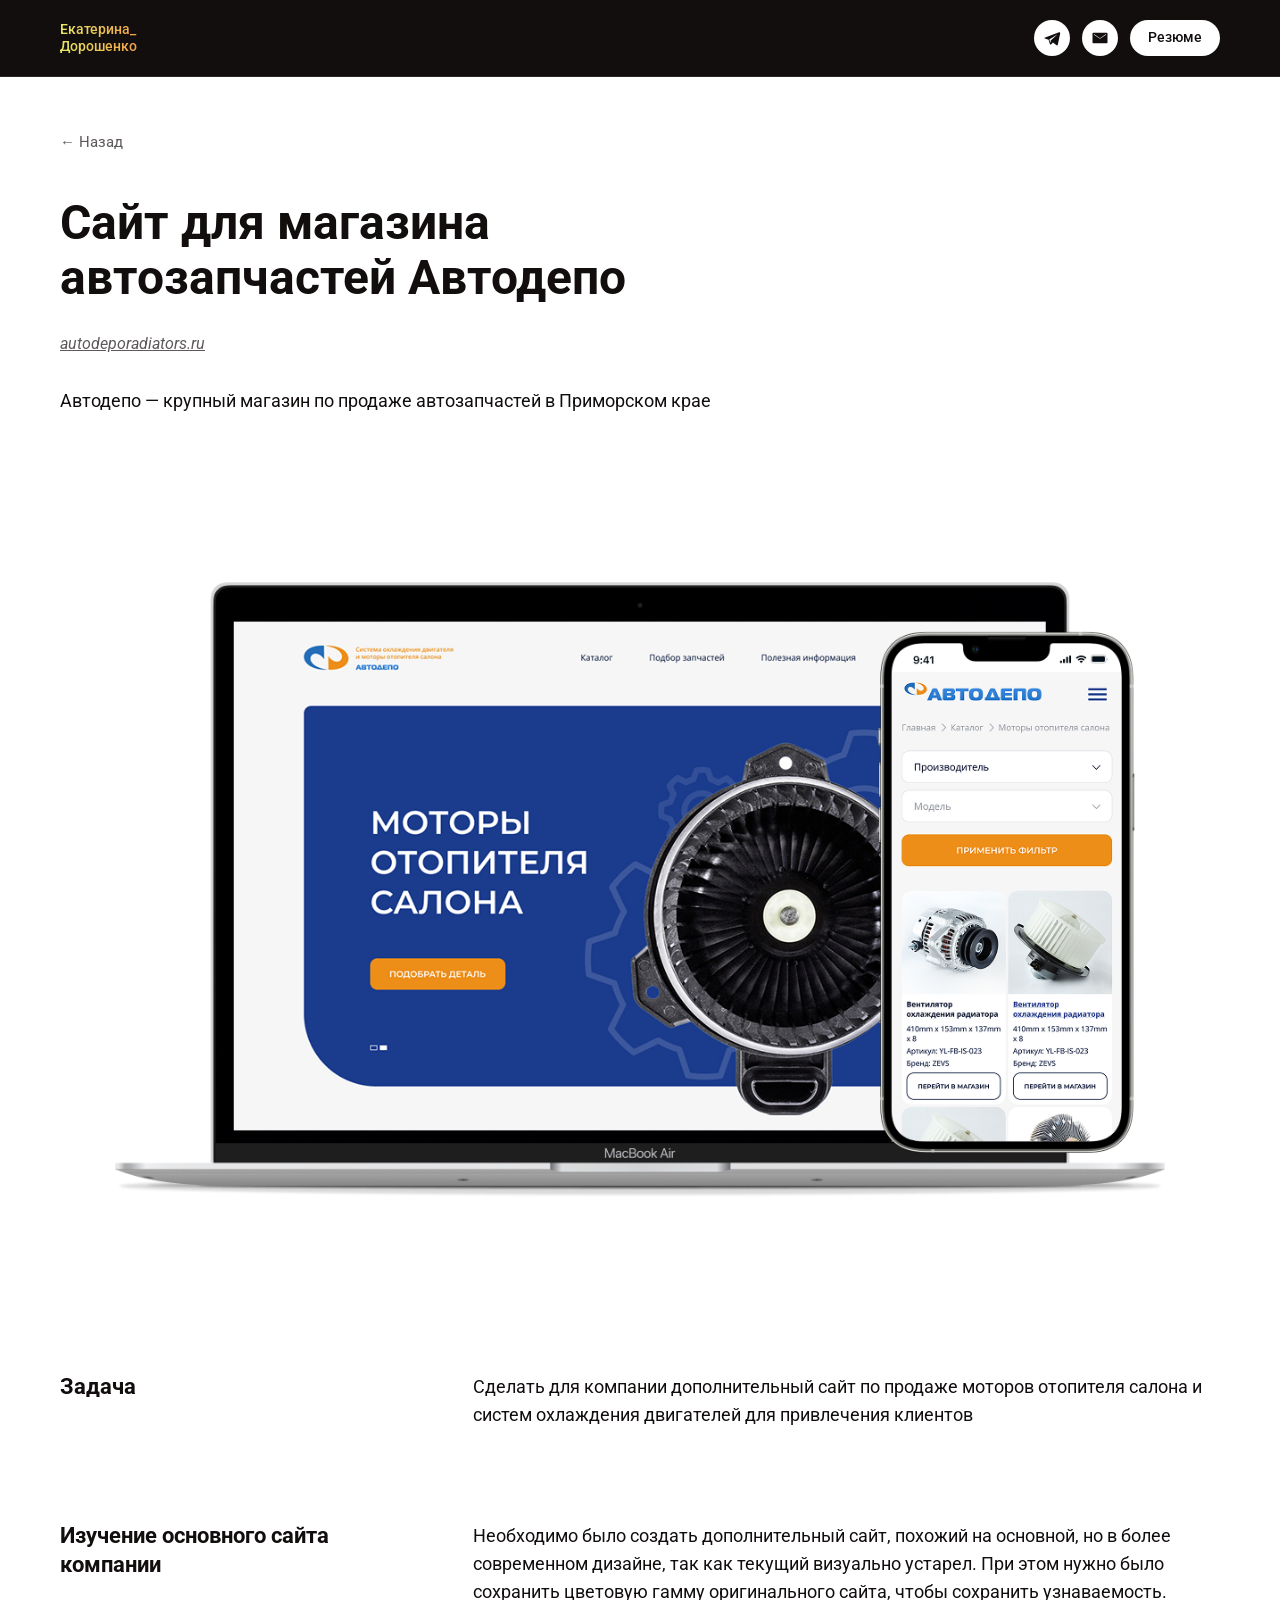
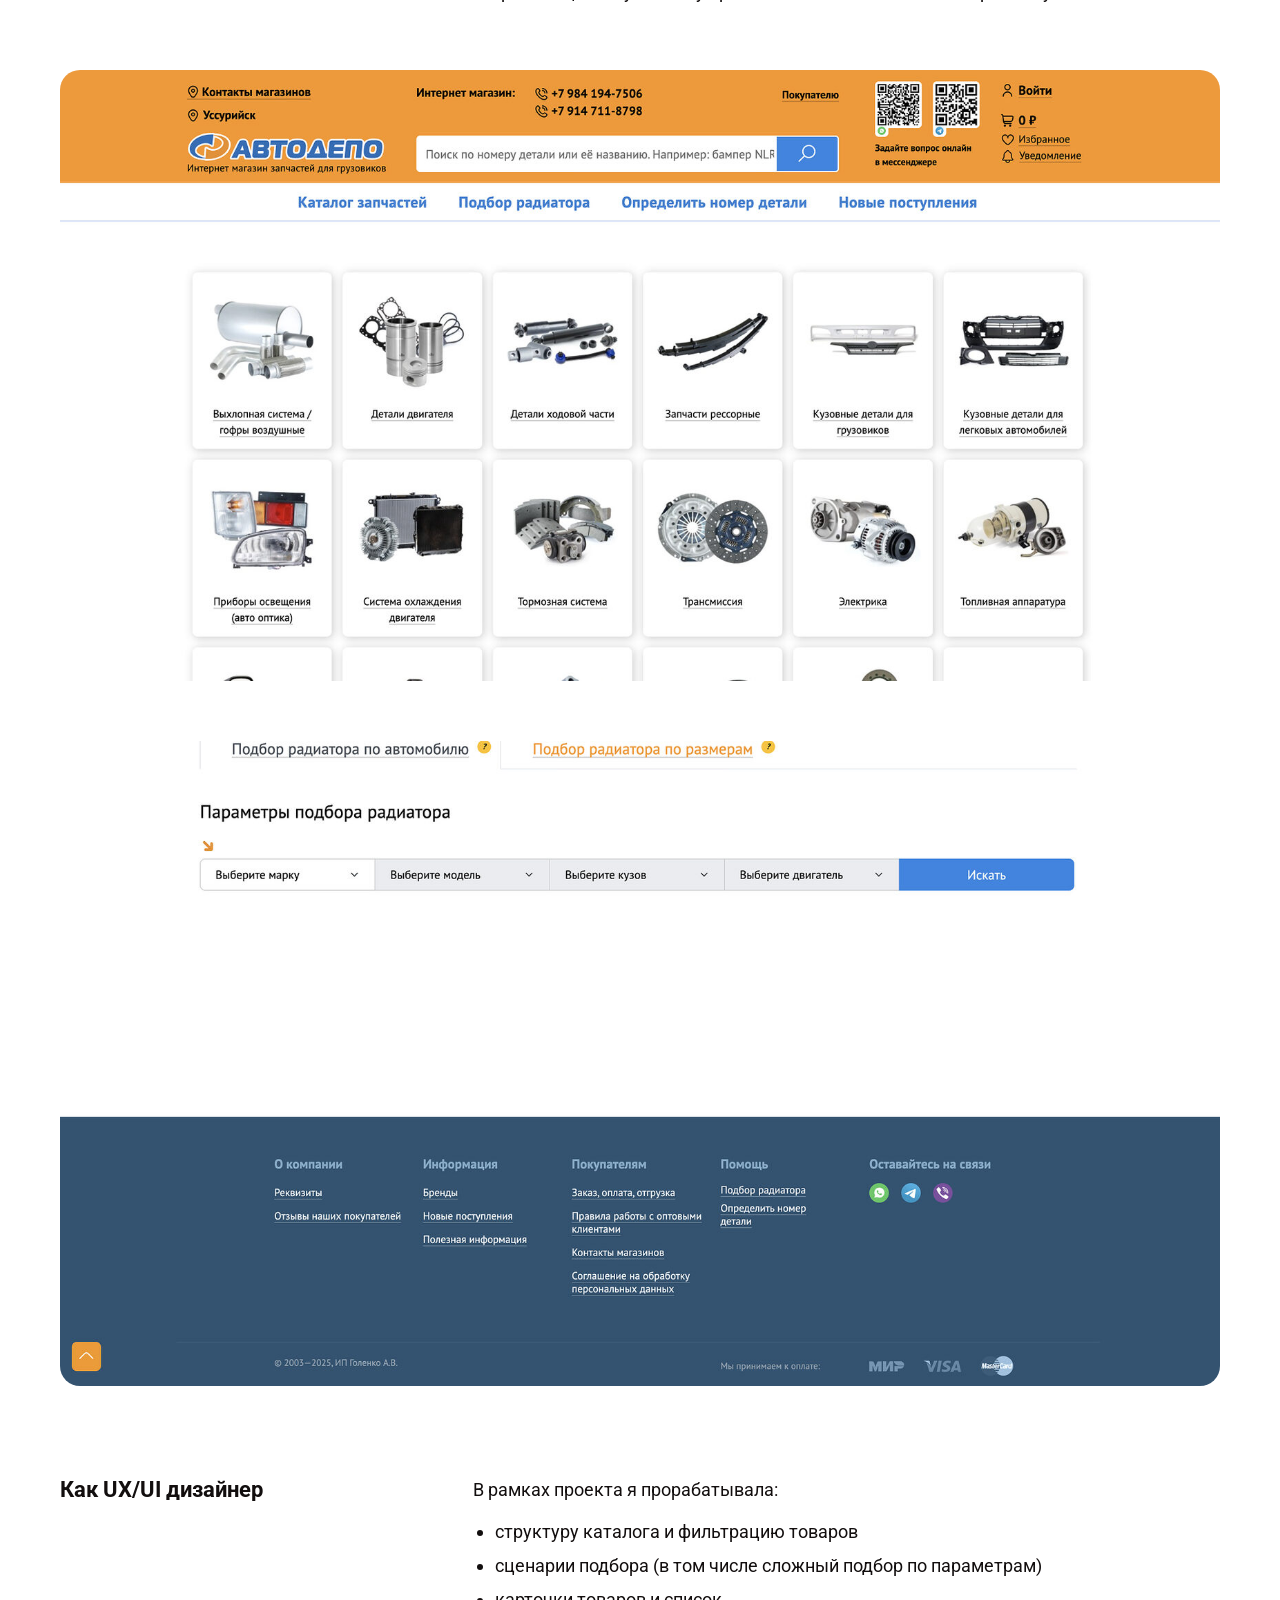
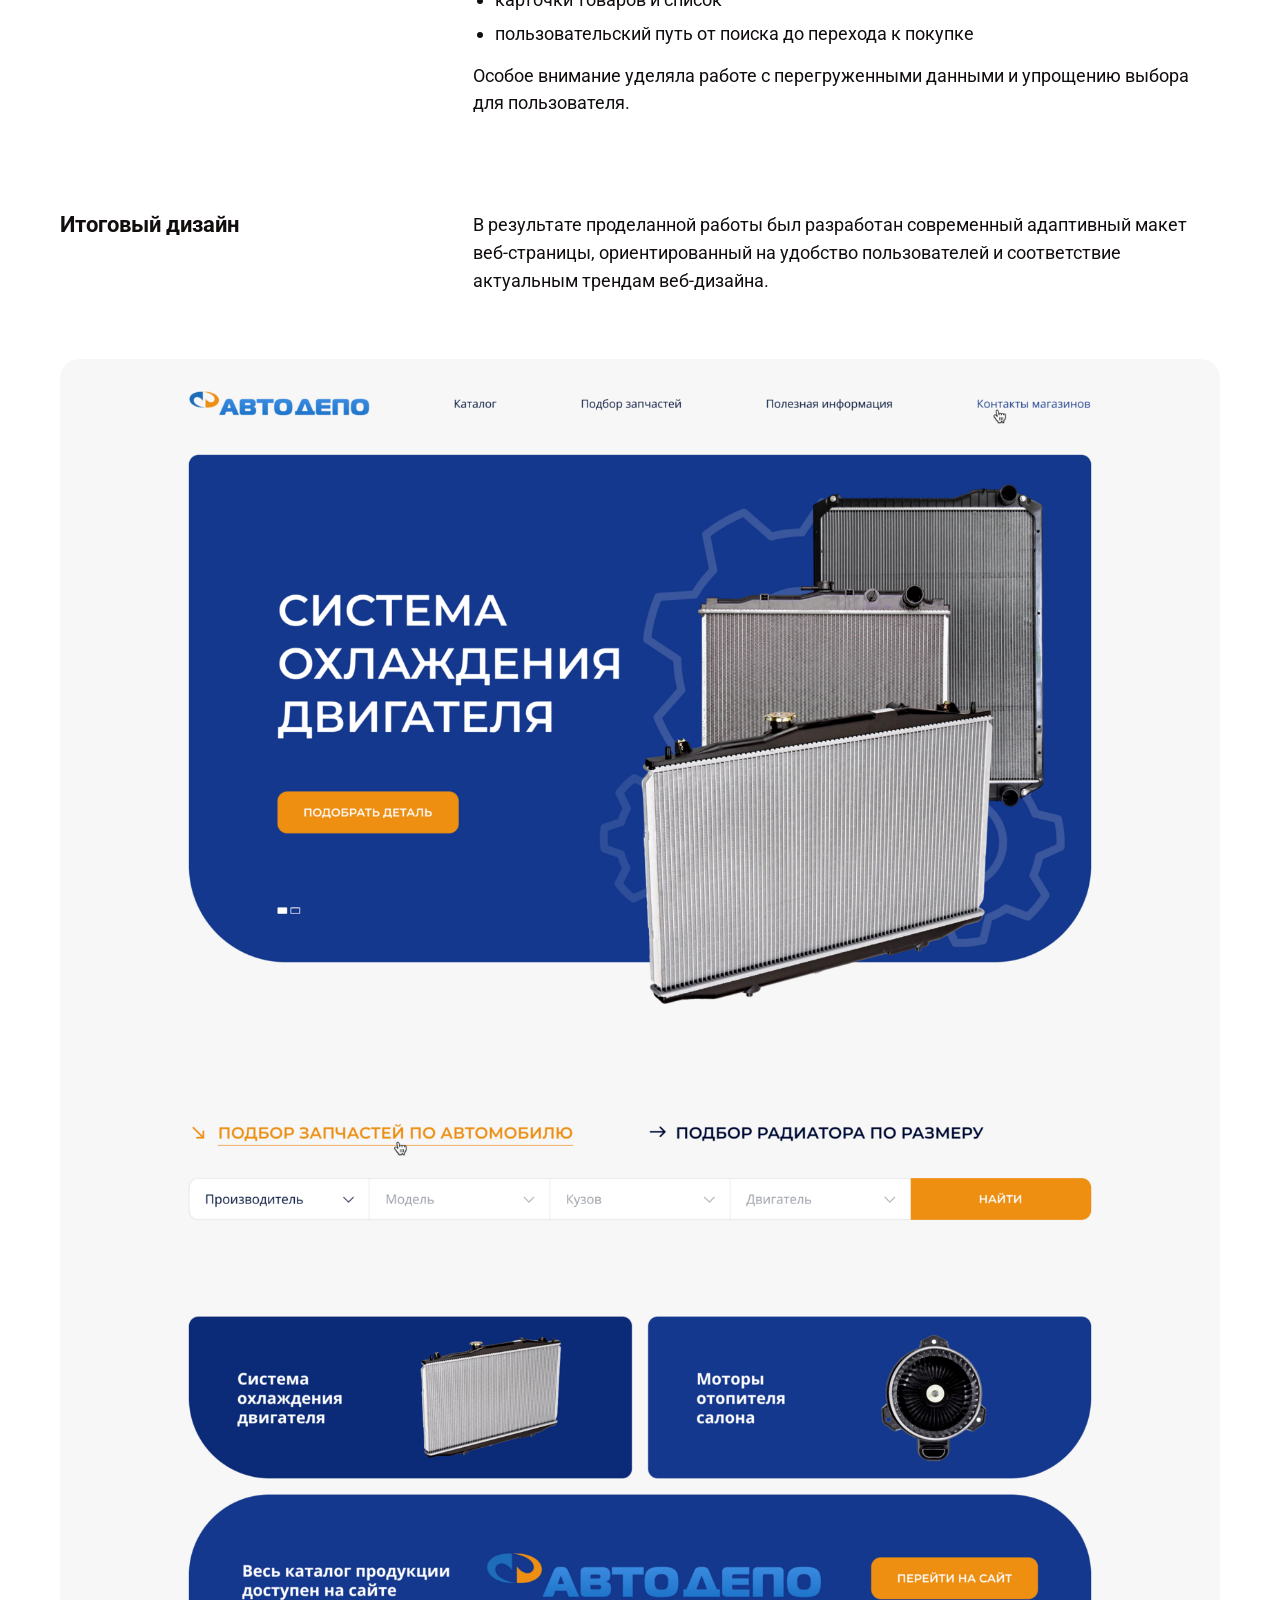
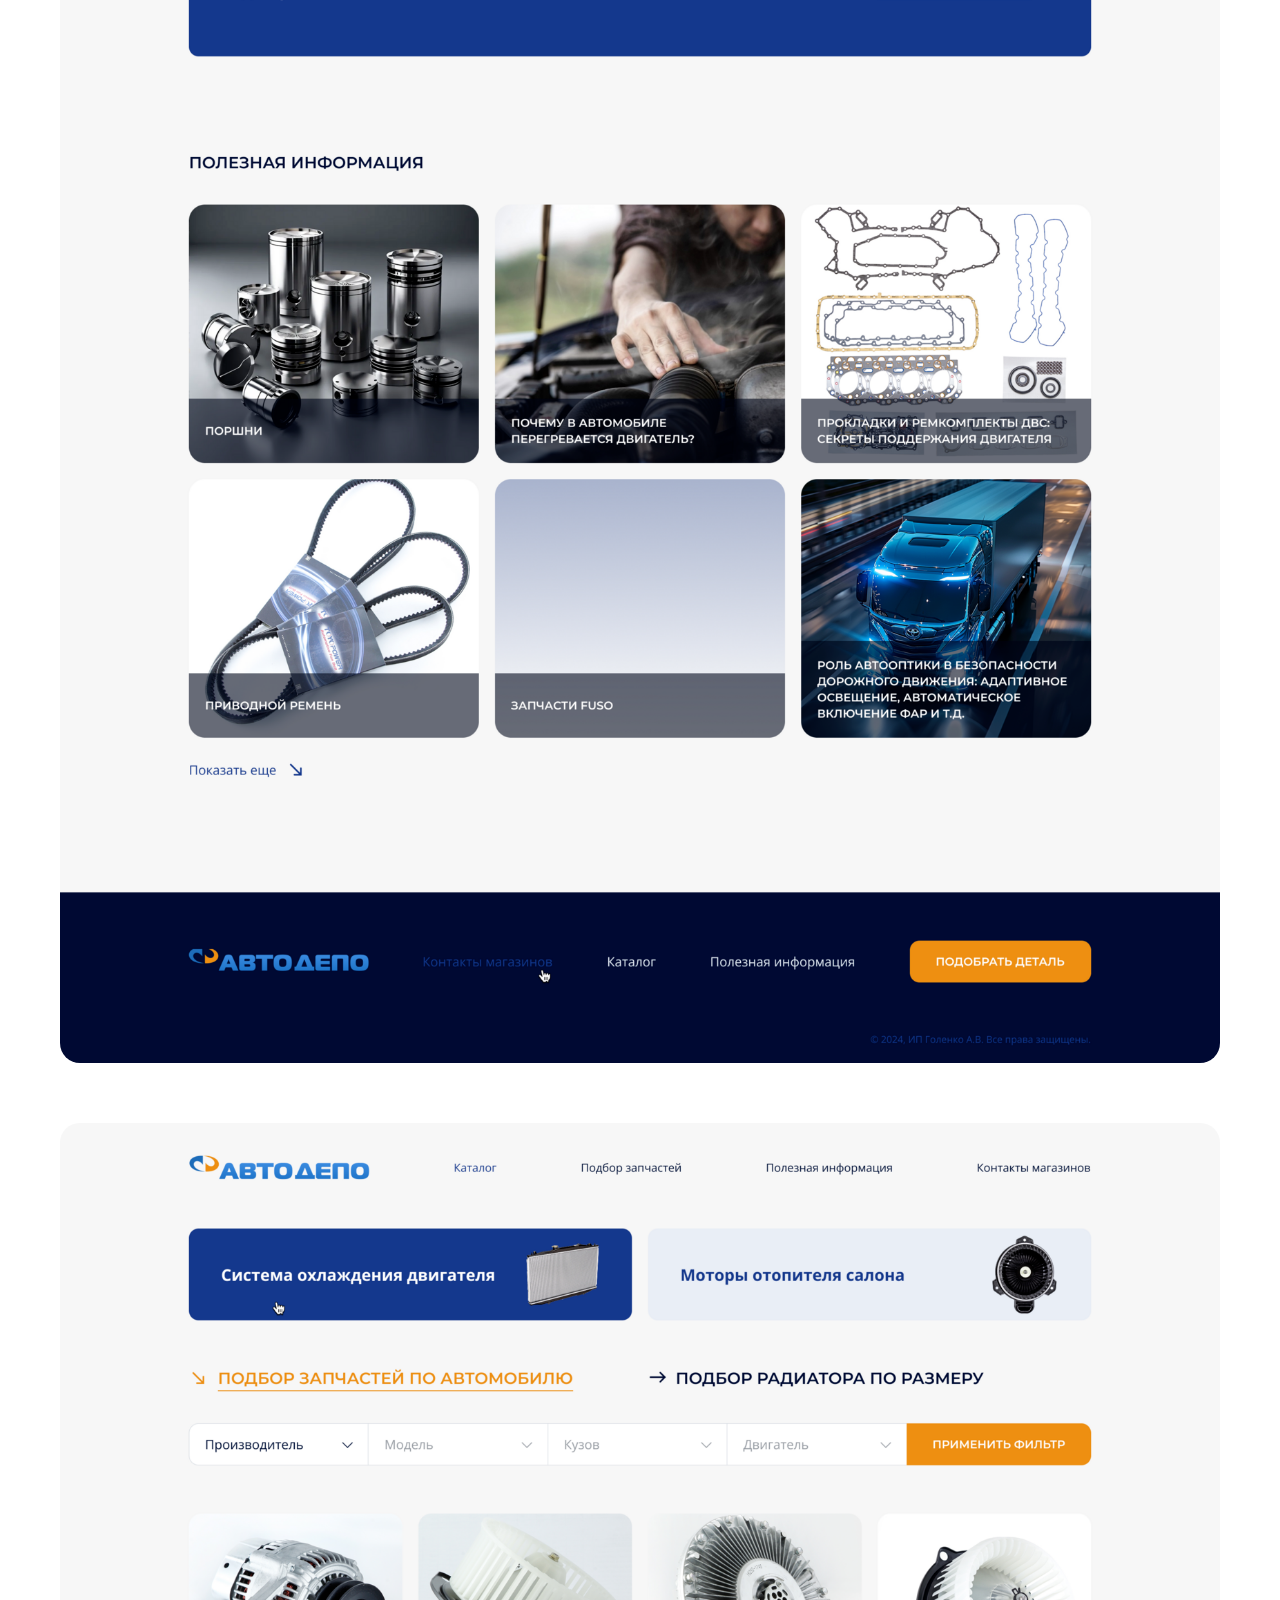
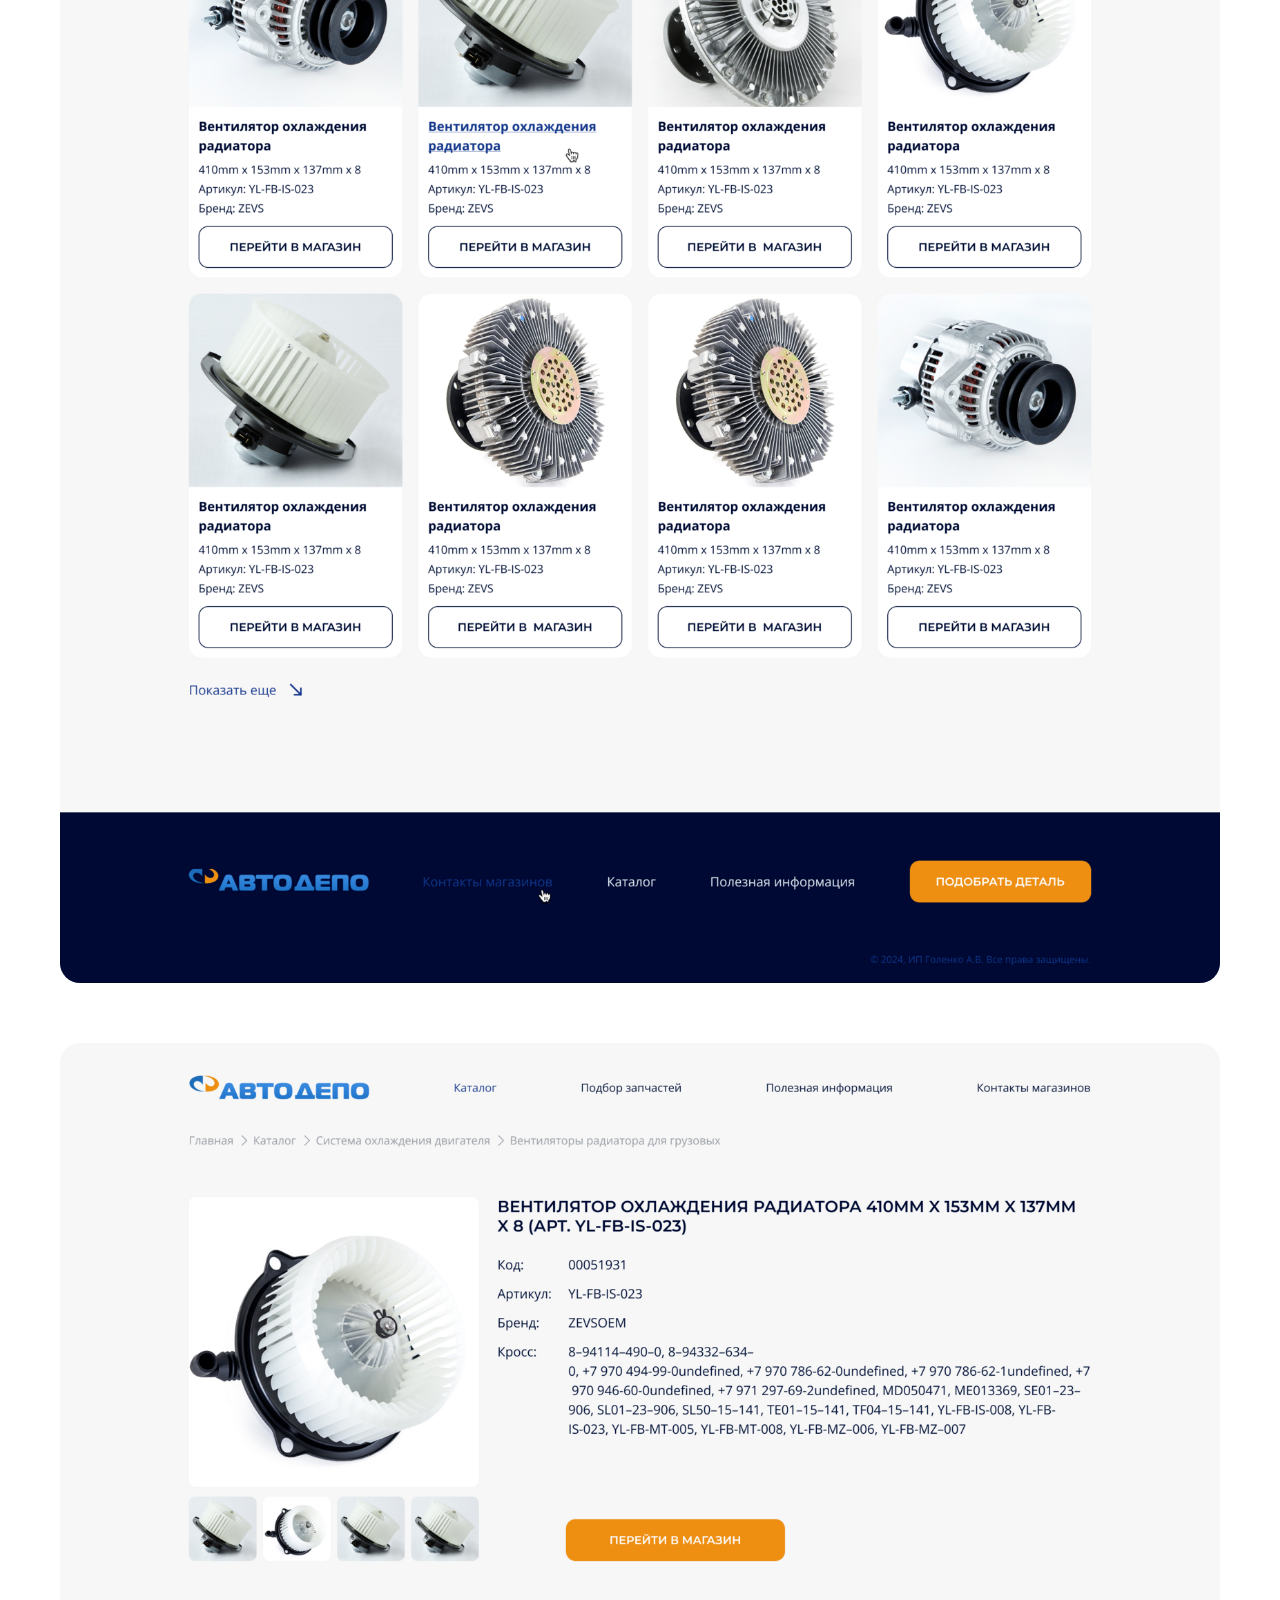
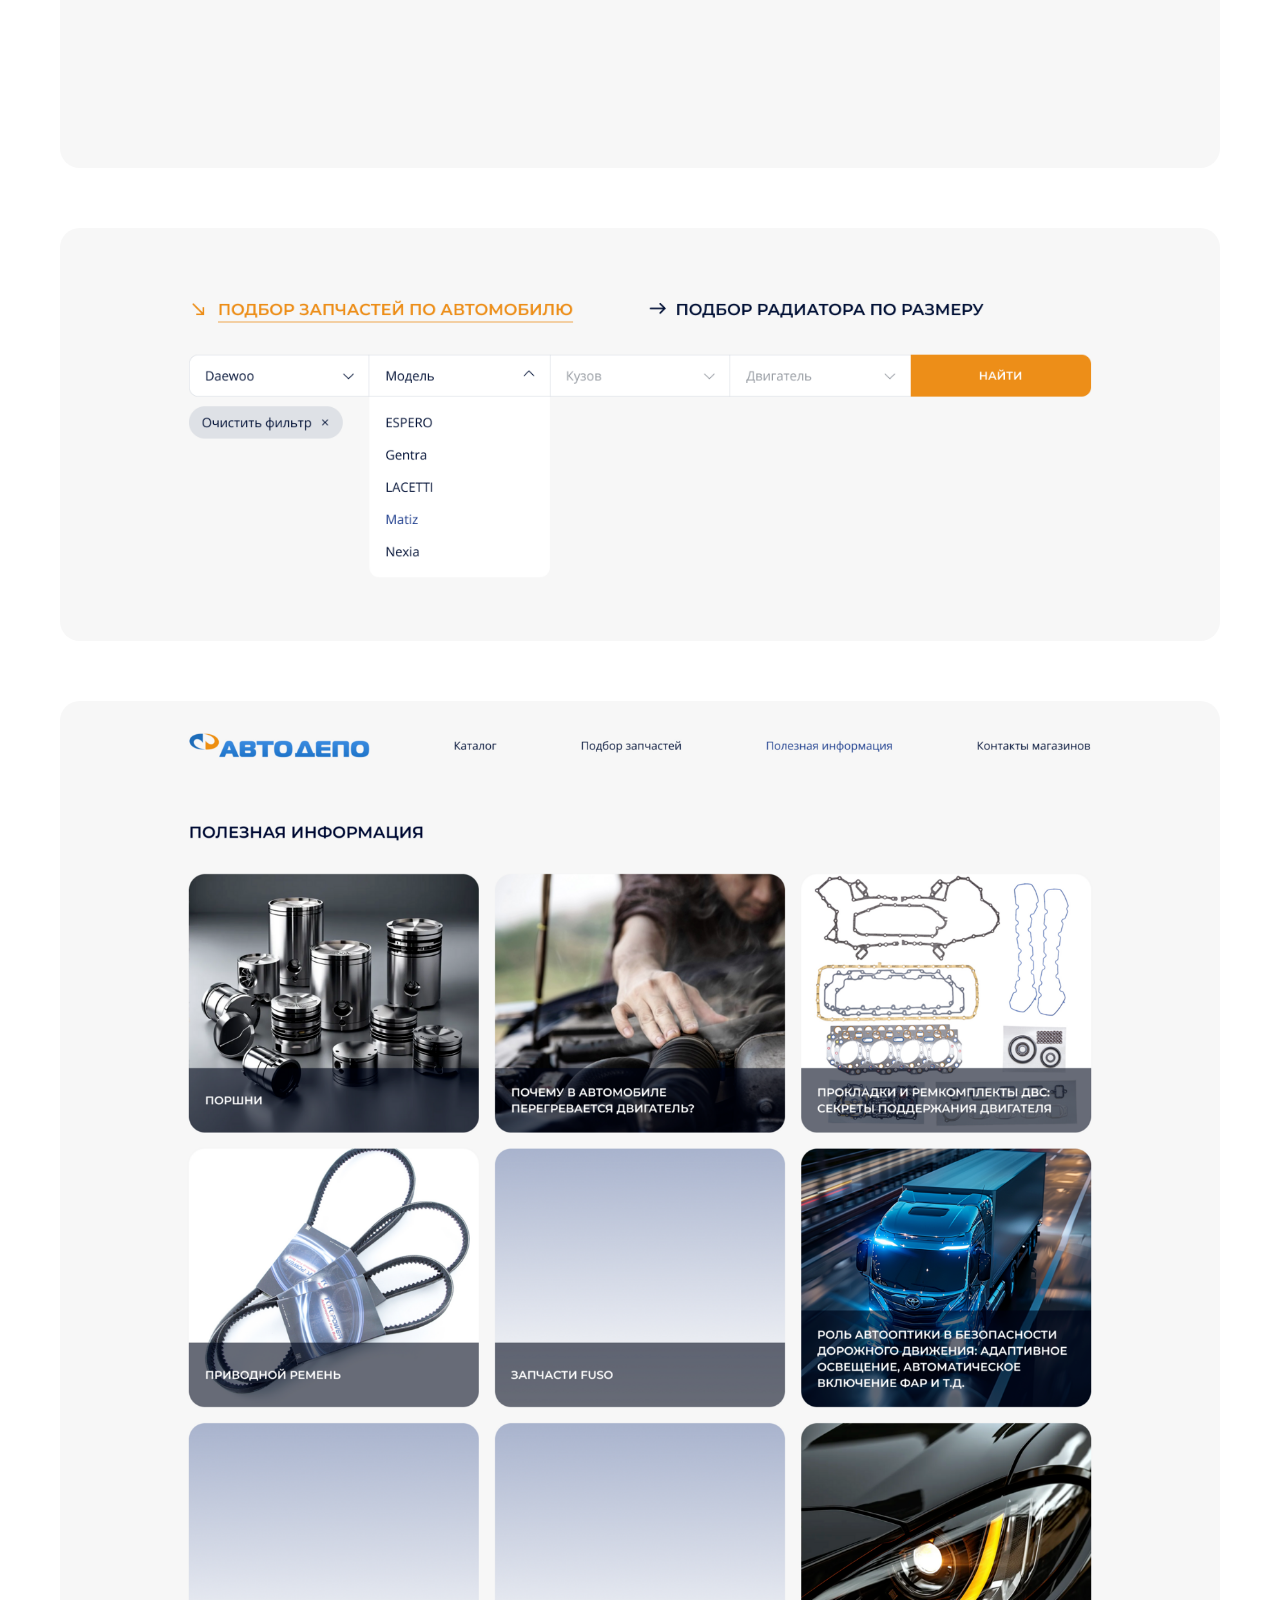
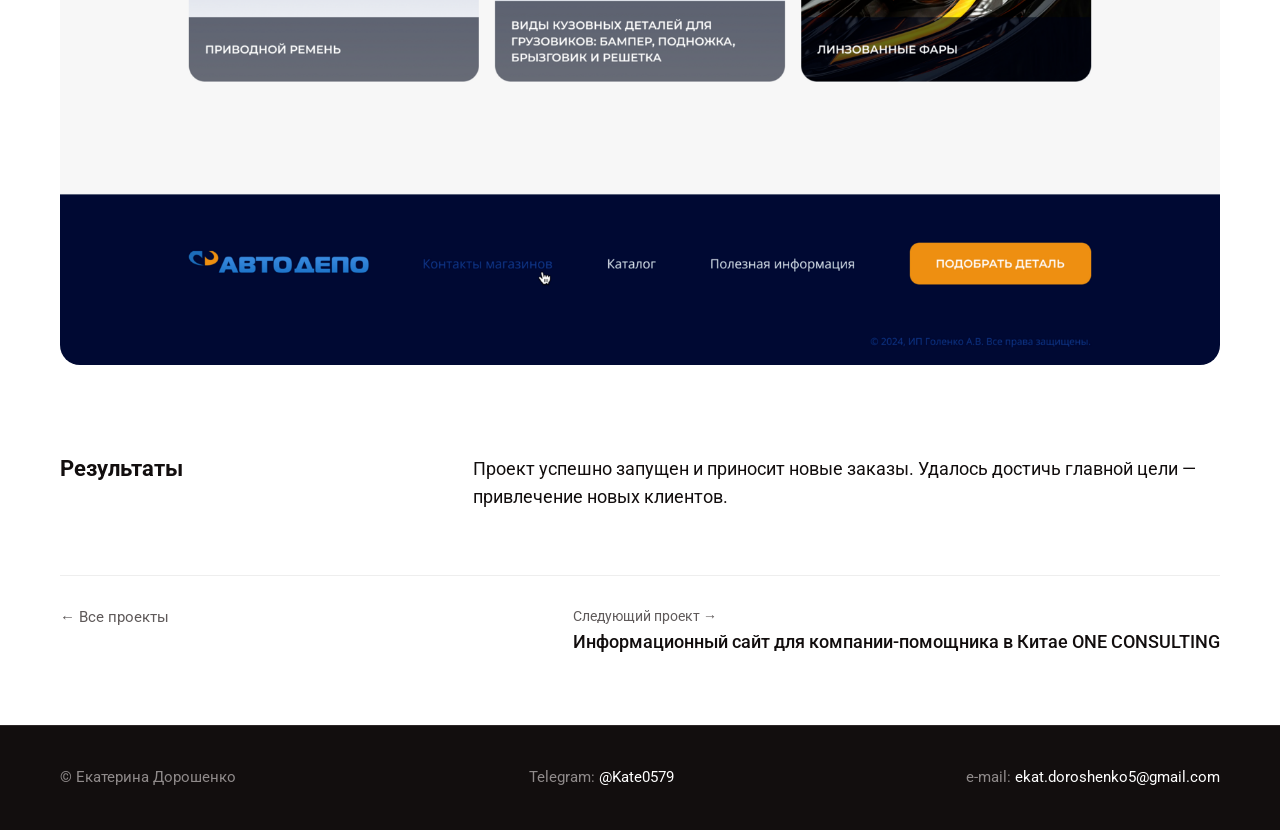
==== projects/autodepo.html @ 4131360f "Портфолио: перенос с Тильды, без Mantera, добавлен кейс НУА (заглушка) Co-Authored-By: Claude Opus 5" ====
<!DOCTYPE html>
<html lang="ru">
<head>
  <meta charset="UTF-8">
  <meta name="viewport" content="width=device-width, initial-scale=1">
  <title>Сайт для магазина автозапчастей Автодепо — Екатерина Дорошенко</title>
  <meta name="description" content="Создан дополнительный сайт по продаже моторов отопителя салона и систем охлаждения двигателей для привлечения клиентов">
  <meta property="og:title" content="Сайт для магазина автозапчастей Автодепо — Екатерина Дорошенко">
  <meta property="og:description" content="Создан дополнительный сайт по продаже моторов отопителя салона и систем охлаждения двигателей для привлечения клиентов">
  <meta property="og:type" content="website">
  <link rel="icon" href="../img/favicon.svg" type="image/svg+xml">
  <link rel="preconnect" href="https://fonts.googleapis.com">
  <link rel="preconnect" href="https://fonts.gstatic.com" crossorigin>
  <link href="https://fonts.googleapis.com/css2?family=Roboto:wght@300;400;500;700&display=swap" rel="stylesheet">
  <link rel="stylesheet" href="../css/style.css">
</head>
<body class="case">
  <header class="header">
    <div class="container header__inner">
      <a class="logo" href="../index.html">Екатерина_<br>Дорошенко</a>
      <div class="header__actions">
        <a class="icon-btn" href="https://t.me/Kate0579" target="_blank" rel="noopener" aria-label="Telegram"><svg viewBox="0 0 24 24" fill="currentColor" aria-hidden="true"><path d="M21.4 4.2 2.9 11.3c-1.3.5-1.3 1.2-.2 1.5l4.7 1.5 1.8 5.6c.2.6.1.9.8.9.5 0 .7-.2 1-.5l2.3-2.2 4.8 3.5c.9.5 1.5.2 1.7-.8l3.1-14.7c.3-1.3-.5-1.9-1.5-1.9zM8.4 13.9l9.5-6c.5-.3.9-.1.5.2l-8.1 7.3-.3 3.4-1.6-4.9z"/></svg></a>
        <a class="icon-btn" href="mailto:ekat.doroshenko5@gmail.com" aria-label="E-mail"><svg viewBox="0 0 24 24" fill="currentColor" aria-hidden="true"><path d="M3 5h18a1 1 0 0 1 1 1v12a1 1 0 0 1-1 1H3a1 1 0 0 1-1-1V6a1 1 0 0 1 1-1zm9 7.2L4.4 7H4v.6l8 5.4 8-5.4V7h-.4L12 12.2z"/></svg></a>
        <a class="pill" href="https://docs.google.com/document/d/1Q4MNfWWvXnrXj70mhyQ5KQZNEmkl-spjG6KNbbBkFbY/edit?usp=sharing" target="_blank" rel="noopener">Резюме</a>
      </div>
    </div>
  </header>

  <main class="container">
    <div class="case__top">
      <a class="back-link" href="../index.html#projects">← Назад</a>
      <h1 class="case__title">Сайт для магазина автозапчастей Автодепо</h1>
      <a class="case__link" href="https://autodeporadiators.ru/" target="_blank" rel="noopener">autodeporadiators.ru</a>
      <div class="case__lead"><p>Автодепо — крупный магазин по продаже автозапчастей в Приморском крае</p></div>
    </div>
      <figure class="case-img"><img src="../img/cases/autodepo/01.png" alt="Сайт Автодепо" loading="lazy"></figure>
      <section class="case-section">
        <h2 class="case-section__title">Задача</h2>
        <div class="case-section__body"><p>Сделать для компании дополнительный сайт по продаже моторов отопителя салона и систем охлаждения двигателей для привлечения клиентов</p></div>
      </section>
      <section class="case-section">
        <h2 class="case-section__title">Изучение основного сайта компании</h2>
        <div class="case-section__body"><p>Необходимо было создать дополнительный сайт, похожий на основной, но в более современном дизайне, так как текущий визуально устарел. При этом нужно было сохранить цветовую гамму оригинального сайта, чтобы сохранить узнаваемость.</p></div>
      </section>
      <figure class="case-img"><img src="../img/cases/autodepo/02.jpg" alt="Основной сайт компании" loading="lazy"></figure>
      <figure class="case-img"><img src="../img/cases/autodepo/03.jpg" alt="Основной сайт компании" loading="lazy"></figure>
      <section class="case-section">
        <h2 class="case-section__title">Как UX/UI дизайнер</h2>
        <div class="case-section__body"><p>В рамках проекта я прорабатывала:</p><ul><li>структуру каталога и фильтрацию товаров</li><li>сценарии подбора (в том числе сложный подбор по параметрам)</li><li>карточки товаров и список</li><li>пользовательский путь от поиска до перехода к покупке</li></ul><p>Особое внимание уделяла работе с перегруженными данными и упрощению выбора для пользователя.</p></div>
      </section>
      <section class="case-section">
        <h2 class="case-section__title">Итоговый дизайн</h2>
        <div class="case-section__body"><p>В результате проделанной работы был разработан современный адаптивный макет веб-страницы, ориентированный на удобство пользователей и соответствие актуальным трендам веб-дизайна.</p></div>
      </section>
      <figure class="case-img"><img src="../img/cases/autodepo/04.png" alt="Итоговый дизайн" loading="lazy"></figure>
      <figure class="case-img"><img src="../img/cases/autodepo/05.png" alt="Итоговый дизайн" loading="lazy"></figure>
      <figure class="case-img"><img src="../img/cases/autodepo/06.png" alt="Итоговый дизайн" loading="lazy"></figure>
      <figure class="case-img"><img src="../img/cases/autodepo/07.png" alt="Итоговый дизайн" loading="lazy"></figure>
      <figure class="case-img"><img src="../img/cases/autodepo/08.png" alt="Итоговый дизайн" loading="lazy"></figure>
      <section class="case-section">
        <h2 class="case-section__title">Результаты</h2>
        <div class="case-section__body"><p>Проект успешно запущен и приносит новые заказы. Удалось достичь главной цели — привлечение новых клиентов.</p></div>
      </section>
    <div class="case__bottom">
      <a class="back-link" href="../index.html#projects">← Все проекты</a>
      <a class="case__next" href="one-consulting.html"><span>Следующий проект →</span>Информационный сайт для компании-помощника в Китае ONE CONSULTING</a>
    </div>
  </main>
  <footer class="footer">
    <div class="container footer__inner">
      <div>© Екатерина Дорошенко</div>
      <div>Telegram: <a href="https://t.me/Kate0579" target="_blank" rel="noopener">@Kate0579</a></div>
      <div>e-mail: <a href="mailto:ekat.doroshenko5@gmail.com">ekat.doroshenko5@gmail.com</a></div>
    </div>
  </footer>
</body>
</html>
---- css/style.css ----
/* ===== Базовые настройки ===== */
:root {
  --bg: #120e0e;
  --bg-card: #1d1818;
  --text: #ffffff;
  --text-muted: #8f8a8a;
  --line: #2c2626;
  --light-bg: #ffffff;
  --light-text: #120e0e;
  --light-muted: #5f5a5a;
  --accent: linear-gradient(90deg, #e6e763 0%, #f2a24a 100%);
  --radius: 30px;
  --container: 1160px;
  --gutter: 40px;
}

*, *::before, *::after { box-sizing: border-box; }
html { scroll-behavior: smooth; }
body {
  margin: 0;
  background: var(--bg);
  color: var(--text);
  font-family: 'Roboto', Arial, sans-serif;
  font-size: 18px;
  line-height: 1.55;
  -webkit-font-smoothing: antialiased;
}
img, video { max-width: 100%; display: block; }
a { color: inherit; }
.container { max-width: calc(var(--container) + var(--gutter) * 2); margin: 0 auto; padding: 0 var(--gutter); }

/* ===== Шапка ===== */
.header {
  position: sticky; top: 0; z-index: 50;
  background: var(--bg);
  border-bottom: 1px solid var(--line);
}
.header__inner { display: flex; align-items: center; justify-content: space-between; height: 76px; }
.logo {
  text-decoration: none; font-size: 14px; line-height: 1.25; font-weight: 500;
  background: var(--accent); -webkit-background-clip: text; background-clip: text; color: transparent;
}
.header__actions { display: flex; align-items: center; gap: 12px; }
.icon-btn {
  width: 36px; height: 36px; border-radius: 50%; background: #fff; color: var(--bg);
  display: inline-flex; align-items: center; justify-content: center; transition: transform .2s, background .2s;
}
.icon-btn svg { width: 18px; height: 18px; }
.icon-btn:hover { background: #e6e763; transform: translateY(-2px); }
.pill {
  display: inline-flex; align-items: center; height: 36px; padding: 0 18px; border-radius: 1000px;
  background: #fff; color: var(--bg); text-decoration: none; font-size: 14px; font-weight: 500;
  transition: background .2s;
}
.pill:hover { background: #e6e763; }

/* ===== Первый экран ===== */
.hero { padding: 80px 0 100px; }
.hero__inner { display: grid; grid-template-columns: 1.25fr 1fr; gap: 60px; align-items: center; }
.hero__title {
  margin: 0 0 28px; font-size: clamp(36px, 5vw, 64px); line-height: 1.08; font-weight: 700;
  text-transform: uppercase; letter-spacing: -0.01em;
}
.hero__text { margin: 0 0 40px; max-width: 470px; color: var(--text-muted); font-size: 18px; }
.btn-accent {
  display: inline-flex; align-items: center; height: 60px; padding: 0 40px; border-radius: 1000px;
  background: var(--accent); color: var(--bg); font-weight: 500; font-size: 16px; text-decoration: none;
  transition: transform .2s, box-shadow .2s;
}
.btn-accent:hover { transform: translateY(-2px); box-shadow: 0 10px 30px rgba(242, 162, 74, .25); }
.hero__media { justify-self: end; width: 100%; max-width: 420px; aspect-ratio: 9 / 16; border-radius: var(--radius); overflow: hidden; background: #000; }
.hero__media video { width: 100%; height: 100%; object-fit: cover; }

/* ===== Секции главной ===== */
.section { padding: 70px 0; border-top: 1px solid var(--line); }
.section__title { margin: 0 0 40px; font-size: 24px; font-weight: 700; }

.projects { display: grid; grid-template-columns: repeat(2, 1fr); gap: 50px 40px; }
.project-card { text-decoration: none; display: block; }
.project-card__img {
  aspect-ratio: 1 / 1; border-radius: var(--radius); overflow: hidden; background: var(--bg-card);
}
.project-card__img img { width: 100%; height: 100%; object-fit: cover; transition: transform .5s ease; }
.project-card:hover .project-card__img img { transform: scale(1.04); }
.project-card__title { margin: 24px 0 10px; font-size: 18px; font-weight: 700; text-transform: uppercase; line-height: 1.35; }
.project-card__text { margin: 0; color: var(--text-muted); font-size: 16px; }
.project-card__badge {
  display: inline-block; margin-left: 8px; padding: 2px 10px; border-radius: 1000px; vertical-align: middle;
  background: var(--accent); color: var(--bg); font-size: 12px; font-weight: 500; text-transform: none;
}
.cover-placeholder {
  width: 100%; height: 100%; display: flex; align-items: center; justify-content: center;
  background: radial-gradient(circle at 30% 20%, rgba(230,231,99,.25), transparent 55%),
              radial-gradient(circle at 75% 80%, rgba(242,162,74,.25), transparent 55%), var(--bg-card);
  font-size: 72px; font-weight: 700; letter-spacing: .05em;
}

.gallery { display: grid; grid-template-columns: repeat(4, 1fr); gap: 20px; }
.gallery__item {
  padding: 0; border: 0; cursor: zoom-in; aspect-ratio: 1 / 1; border-radius: 20px; overflow: hidden; background: var(--bg-card);
}
.gallery__item img { width: 100%; height: 100%; object-fit: cover; transition: transform .4s ease; }
.gallery__item:hover img { transform: scale(1.05); }

/* Лайтбокс */
.lightbox {
  position: fixed; inset: 0; z-index: 100; display: none; align-items: center; justify-content: center;
  background: rgba(10, 8, 8, .92); padding: 40px;
}
.lightbox.is-open { display: flex; }
.lightbox img { max-height: 90vh; max-width: 90vw; border-radius: 12px; }
.lightbox__btn {
  position: absolute; background: none; border: 0; color: #fff; font-size: 40px; line-height: 1; cursor: pointer; padding: 12px;
}
.lightbox__close { top: 16px; right: 20px; }
.lightbox__prev { left: 12px; top: 50%; transform: translateY(-50%); }
.lightbox__next { right: 12px; top: 50%; transform: translateY(-50%); }

/* ===== Подвал ===== */
.footer { padding: 40px 0; border-top: 1px solid var(--line); color: var(--text-muted); font-size: 15px; }
.footer__inner { display: flex; flex-wrap: wrap; gap: 12px 40px; justify-content: space-between; }
.footer a { color: var(--text); text-decoration: none; }
.footer a:hover { text-decoration: underline; }

/* ===== Страница кейса (светлая) ===== */
.case { background: var(--light-bg); color: var(--light-text); }
.case a { color: var(--light-text); }
.case__top { padding: 50px 0 20px; }
.back-link { color: var(--light-muted) !important; text-decoration: none; font-size: 15px; }
.back-link:hover { color: var(--light-text) !important; }
.case__title { margin: 40px 0 24px; max-width: 760px; font-size: clamp(30px, 4vw, 48px); line-height: 1.15; font-weight: 700; }
.case__link { display: inline-block; margin-bottom: 30px; color: var(--light-muted) !important; font-style: italic; font-size: 16px; }
.case__lead { max-width: 760px; margin: 0 0 50px; font-size: 18px; }
.case__lead p { margin: 0 0 12px; }

.case-img { margin: 0 auto 60px; }
.case-img img { width: 100%; border-radius: 20px; }

.case-section { display: grid; grid-template-columns: 1fr 2fr; gap: 40px; padding: 30px 0 50px; }
.case-section__title { margin: 0; font-size: 22px; font-weight: 700; line-height: 1.3; }
.case-section__body { font-size: 18px; }
.case-section__body p { margin: 0 0 14px; }
.case-section__body ul { margin: 0 0 14px; padding-left: 22px; }
.case-section__body li { margin-bottom: 6px; }
.case-section__body h4 { margin: 18px 0 8px; font-size: 18px; }

.case__bottom { display: flex; justify-content: space-between; gap: 20px; flex-wrap: wrap; padding: 30px 0 70px; border-top: 1px solid #eee; }
.case__next { text-decoration: none; font-weight: 500; }
.case__next span { display: block; color: var(--light-muted); font-weight: 400; font-size: 14px; }

/* Заглушки для незаполненного контента */
.todo { background: #fff6d9; border: 1px dashed #f2a24a; border-radius: 10px; padding: 12px 16px; color: #7a5a1e; }
.img-placeholder {
  display: flex; align-items: center; justify-content: center; aspect-ratio: 16 / 9; border-radius: 20px;
  border: 2px dashed #f2a24a; background: #fffbea; color: #7a5a1e; font-size: 16px; text-align: center; padding: 20px;
}

/* ===== Адаптив ===== */
@media (max-width: 960px) {
  :root { --gutter: 24px; }
  .hero { padding: 50px 0 70px; }
  .hero__inner { grid-template-columns: 1fr; gap: 40px; }
  .hero__media { justify-self: center; max-width: 340px; }
  .gallery { grid-template-columns: repeat(3, 1fr); }
  .case-section { grid-template-columns: 1fr; gap: 14px; }
}
@media (max-width: 640px) {
  :root { --gutter: 16px; --radius: 20px; }
  body { font-size: 16px; }
  .header__inner { height: 64px; }
  .projects { grid-template-columns: 1fr; gap: 40px; }
  .gallery { grid-template-columns: repeat(2, 1fr); gap: 12px; }
  .section { padding: 50px 0; }
  .btn-accent { height: 54px; padding: 0 32px; }
  .case-section__body, .case__lead { font-size: 16px; }
  .case-img { margin-bottom: 40px; }
}

/* Подвал и шапка на светлых страницах кейсов остаются тёмными */
.case .header a.pill, .case .header a.icon-btn { color: var(--bg); }
.case .footer { background: var(--bg); }
.case .footer a { color: var(--text); }
.case .header .logo { color: transparent; }
.hero__inner > *, .projects > *, .case-section > * { min-width: 0; }
.hero__title, .case__title { overflow-wrap: break-word; }
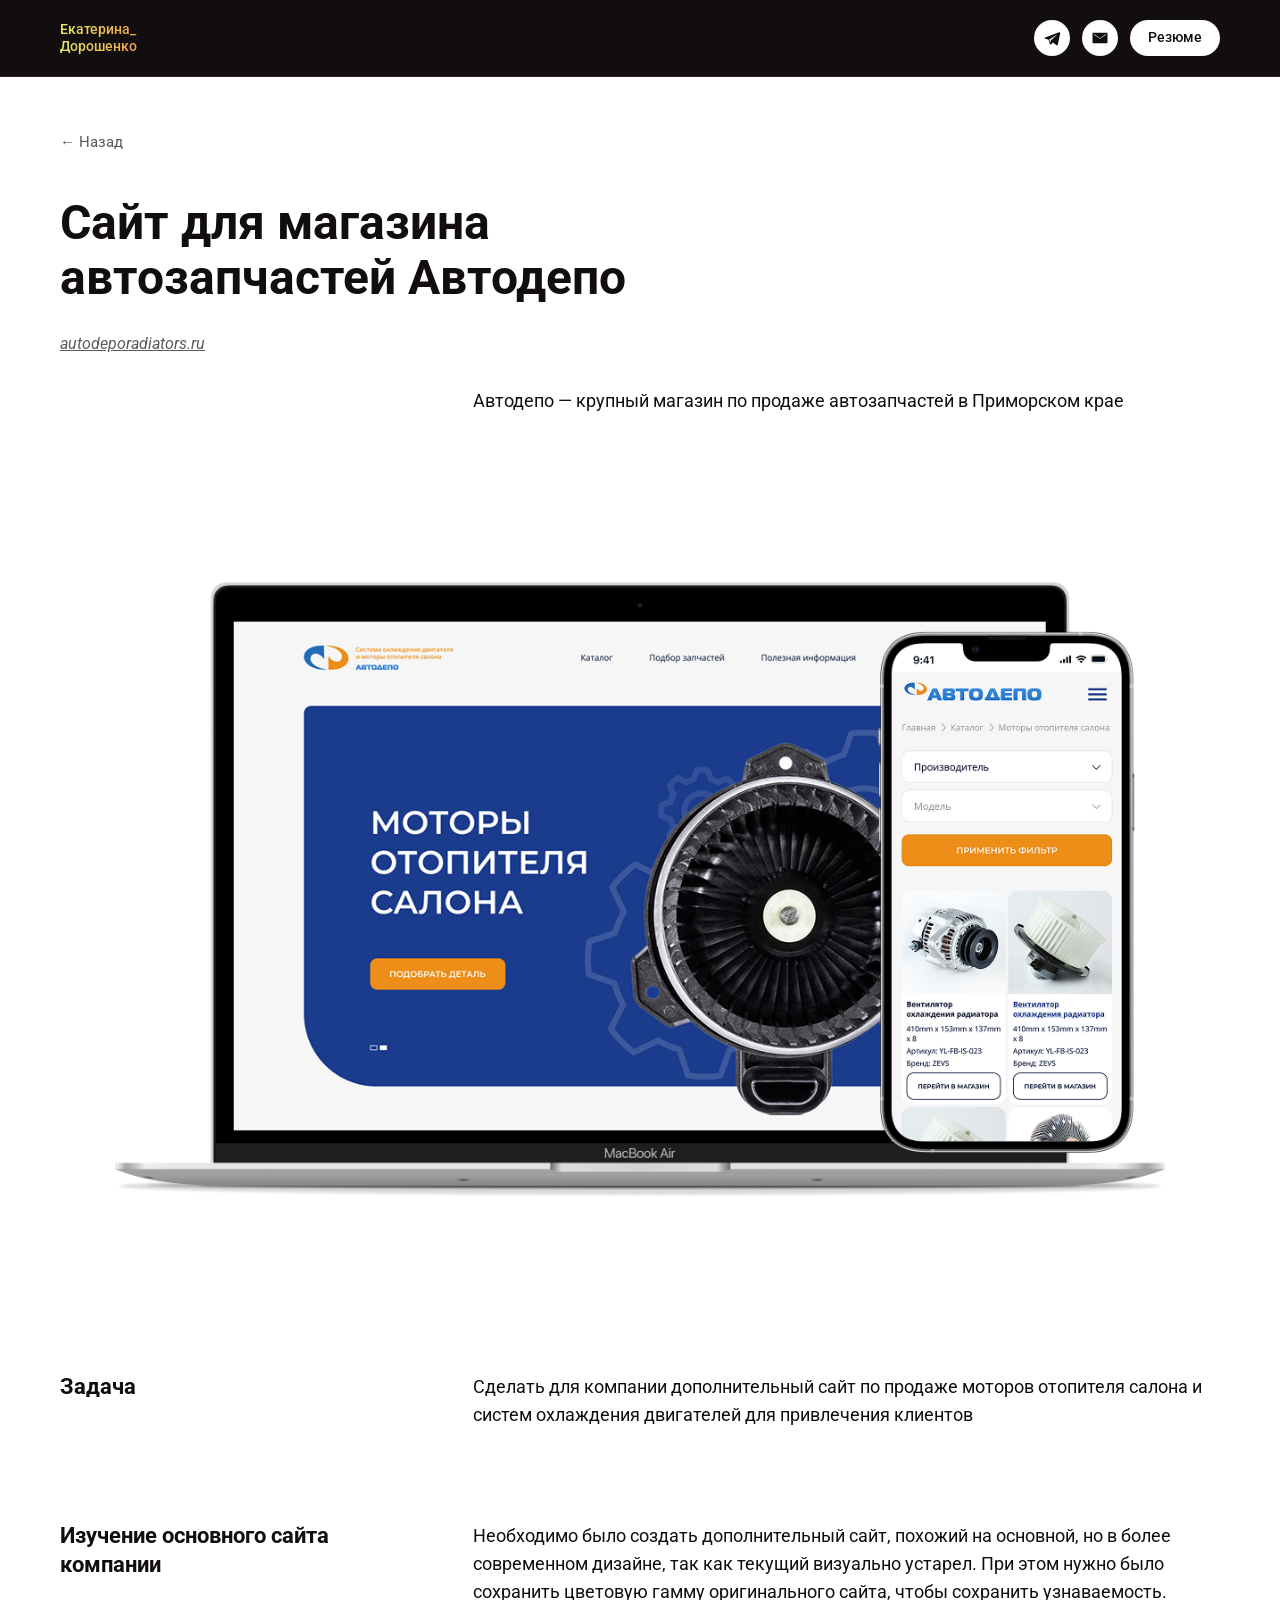
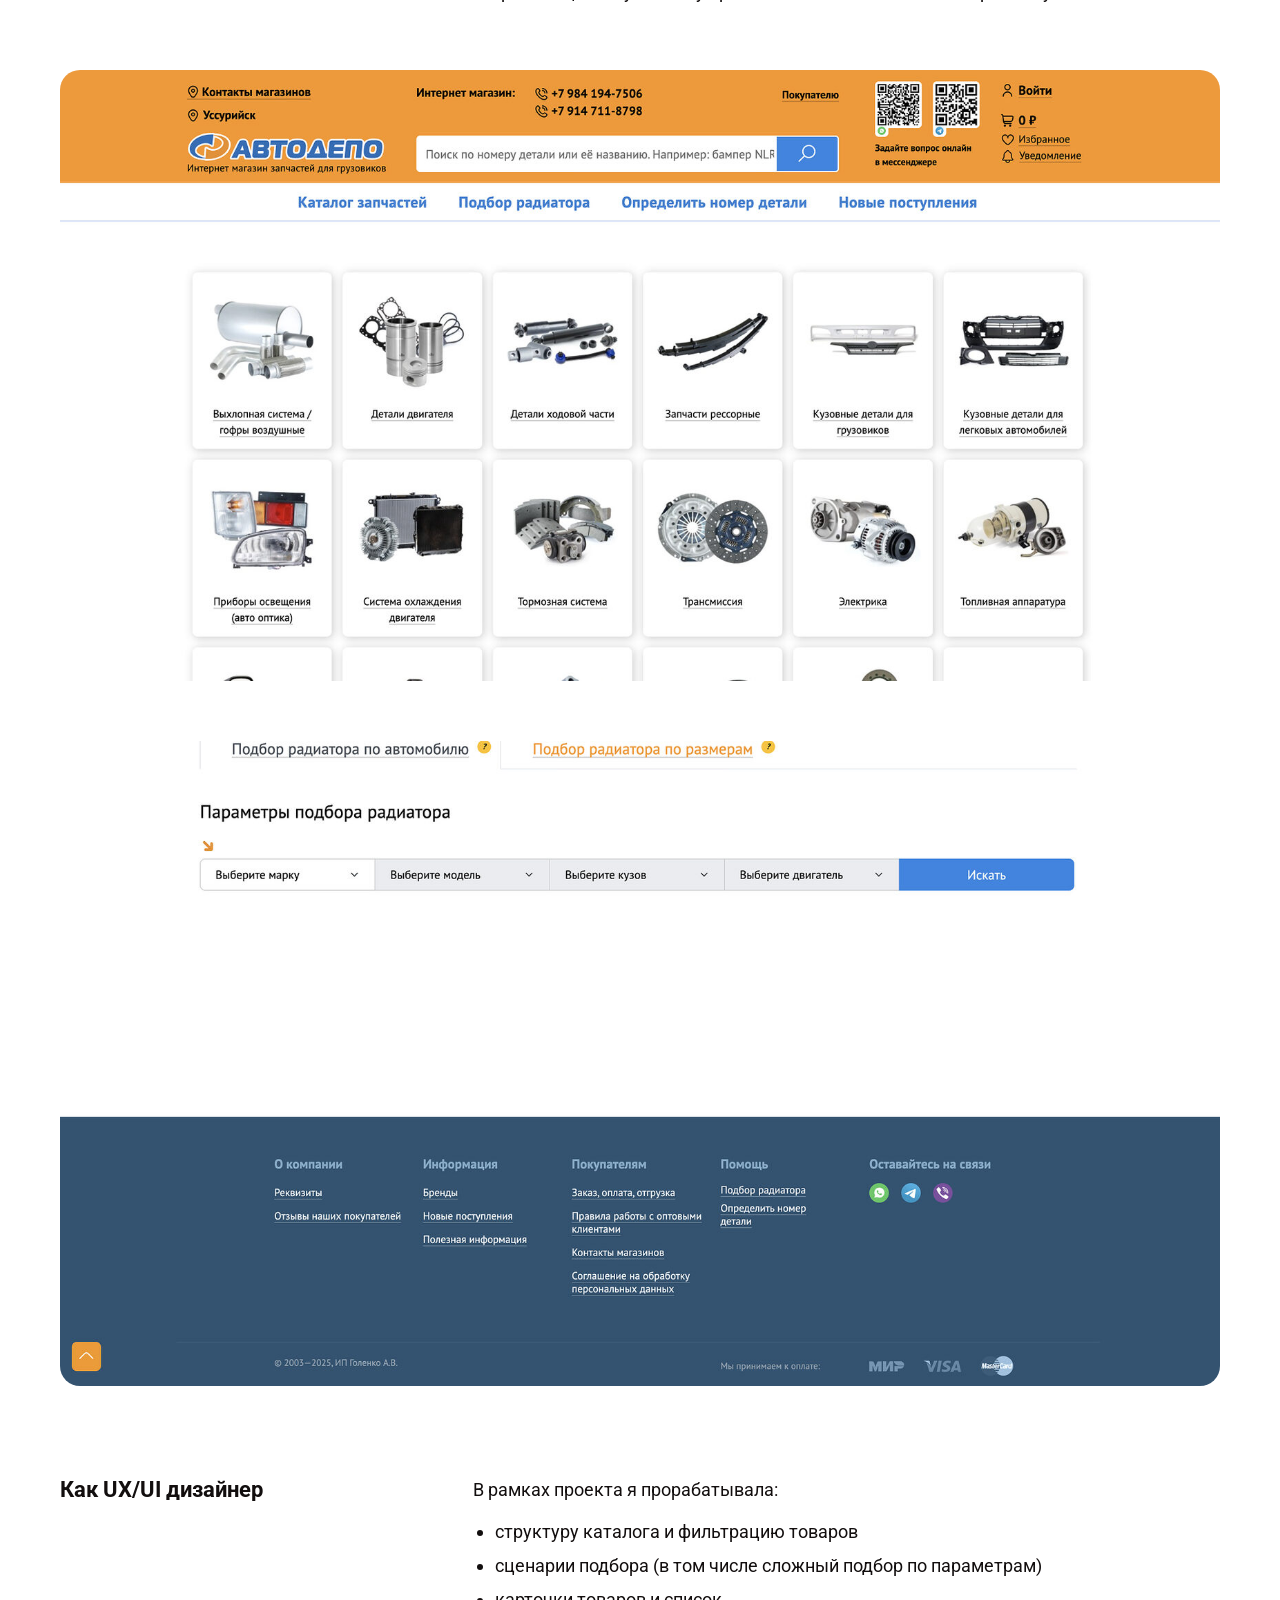
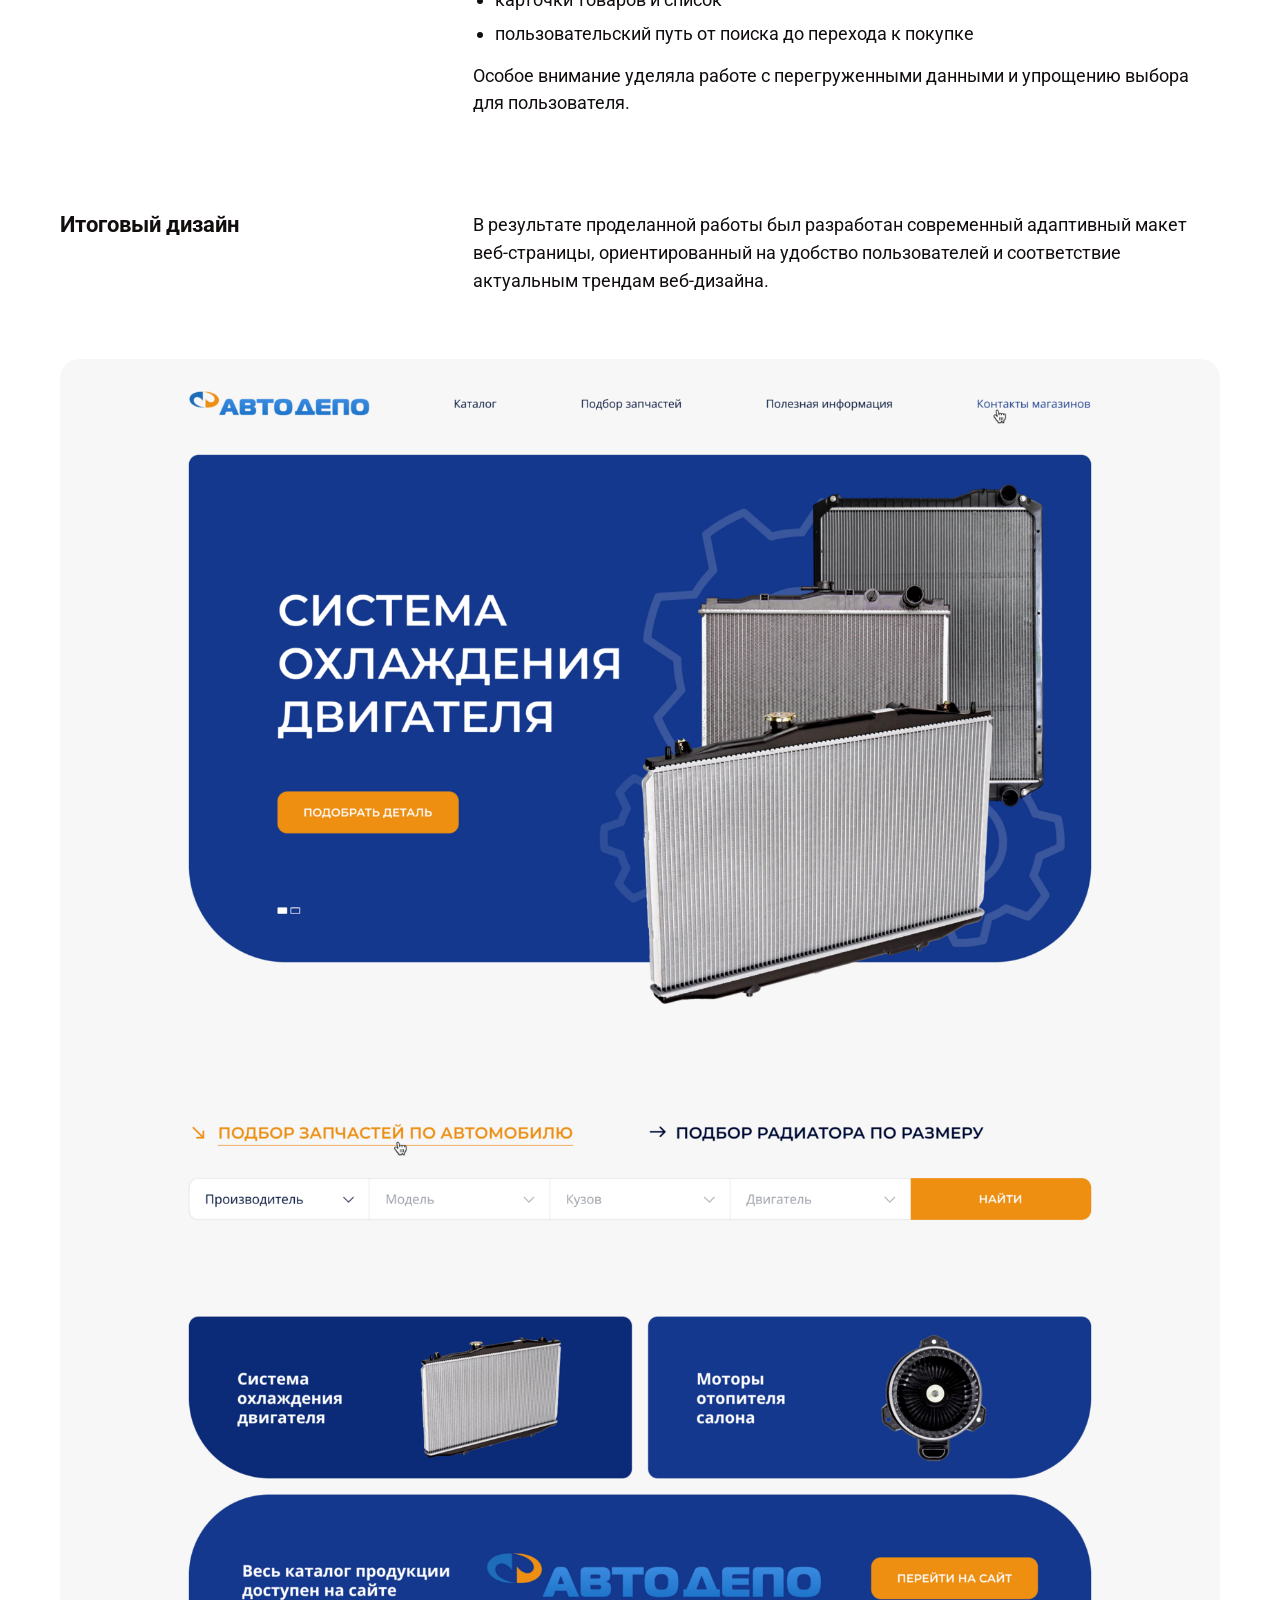
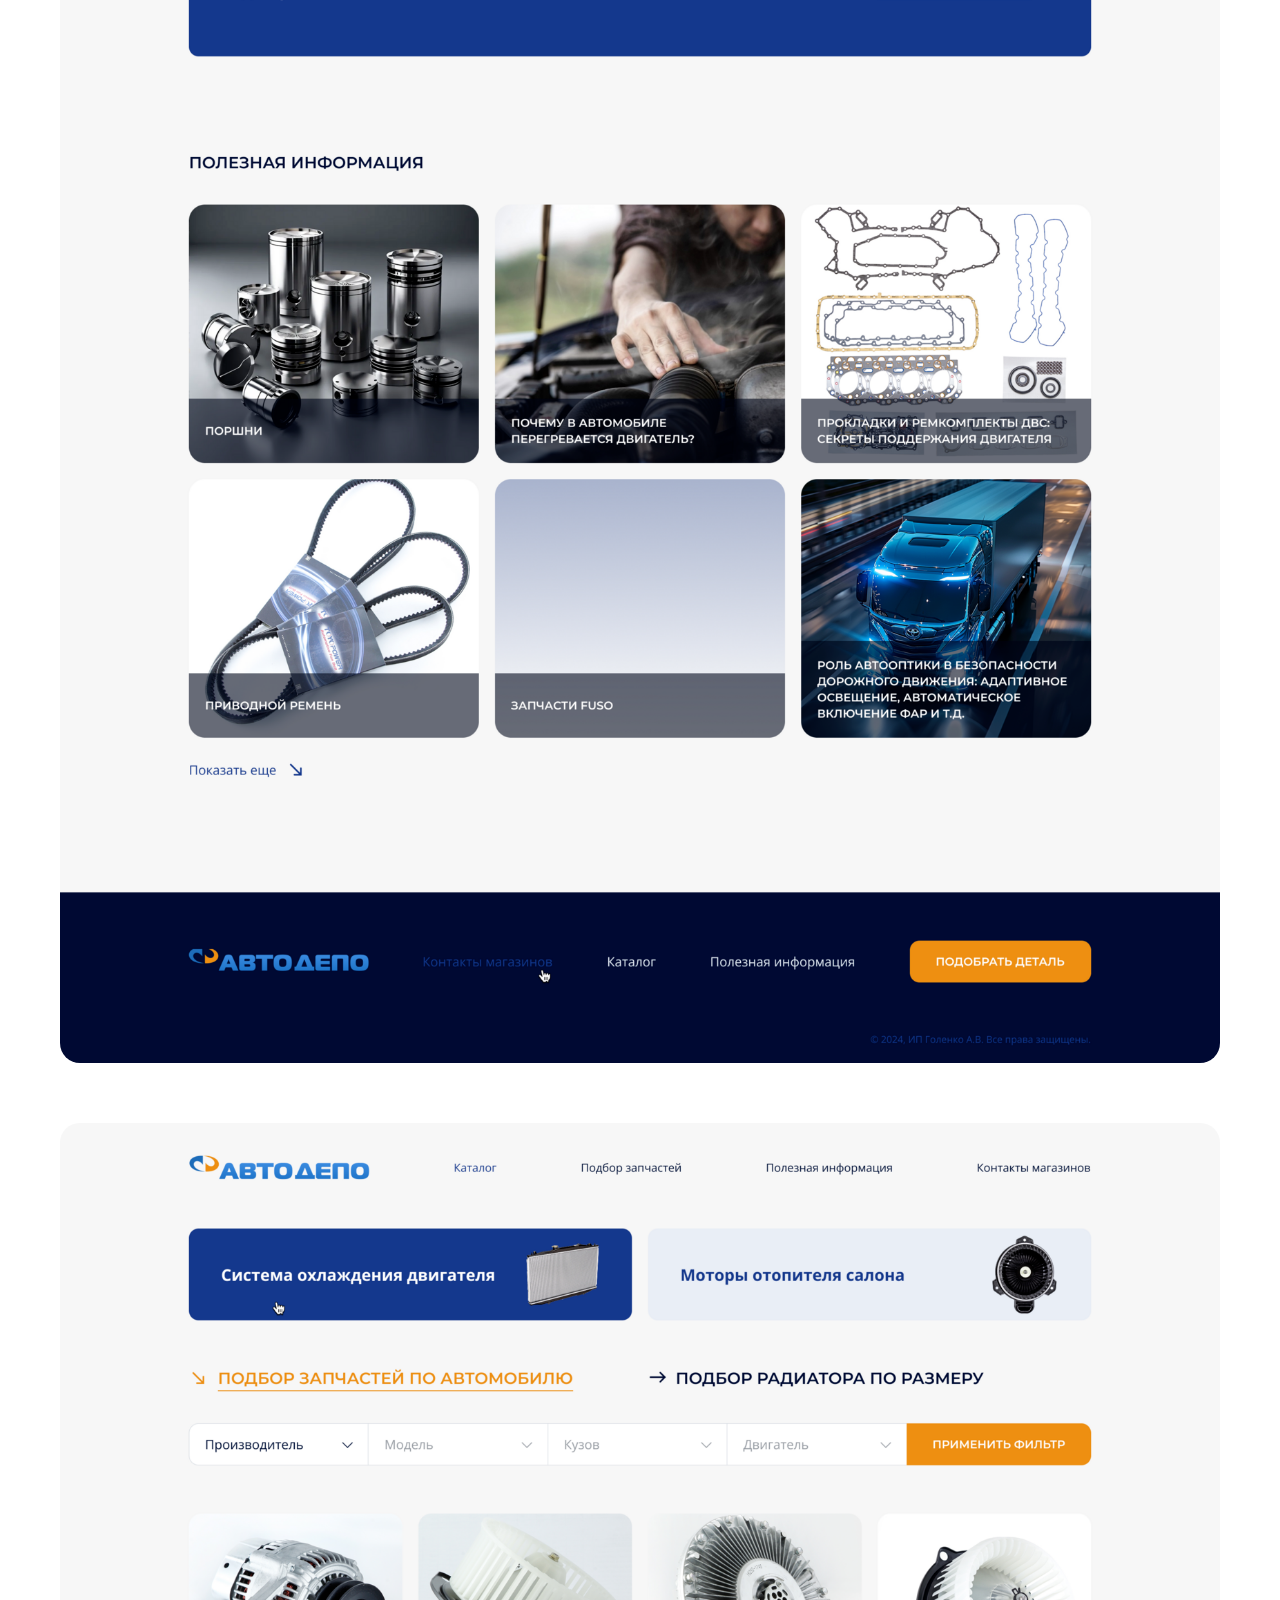
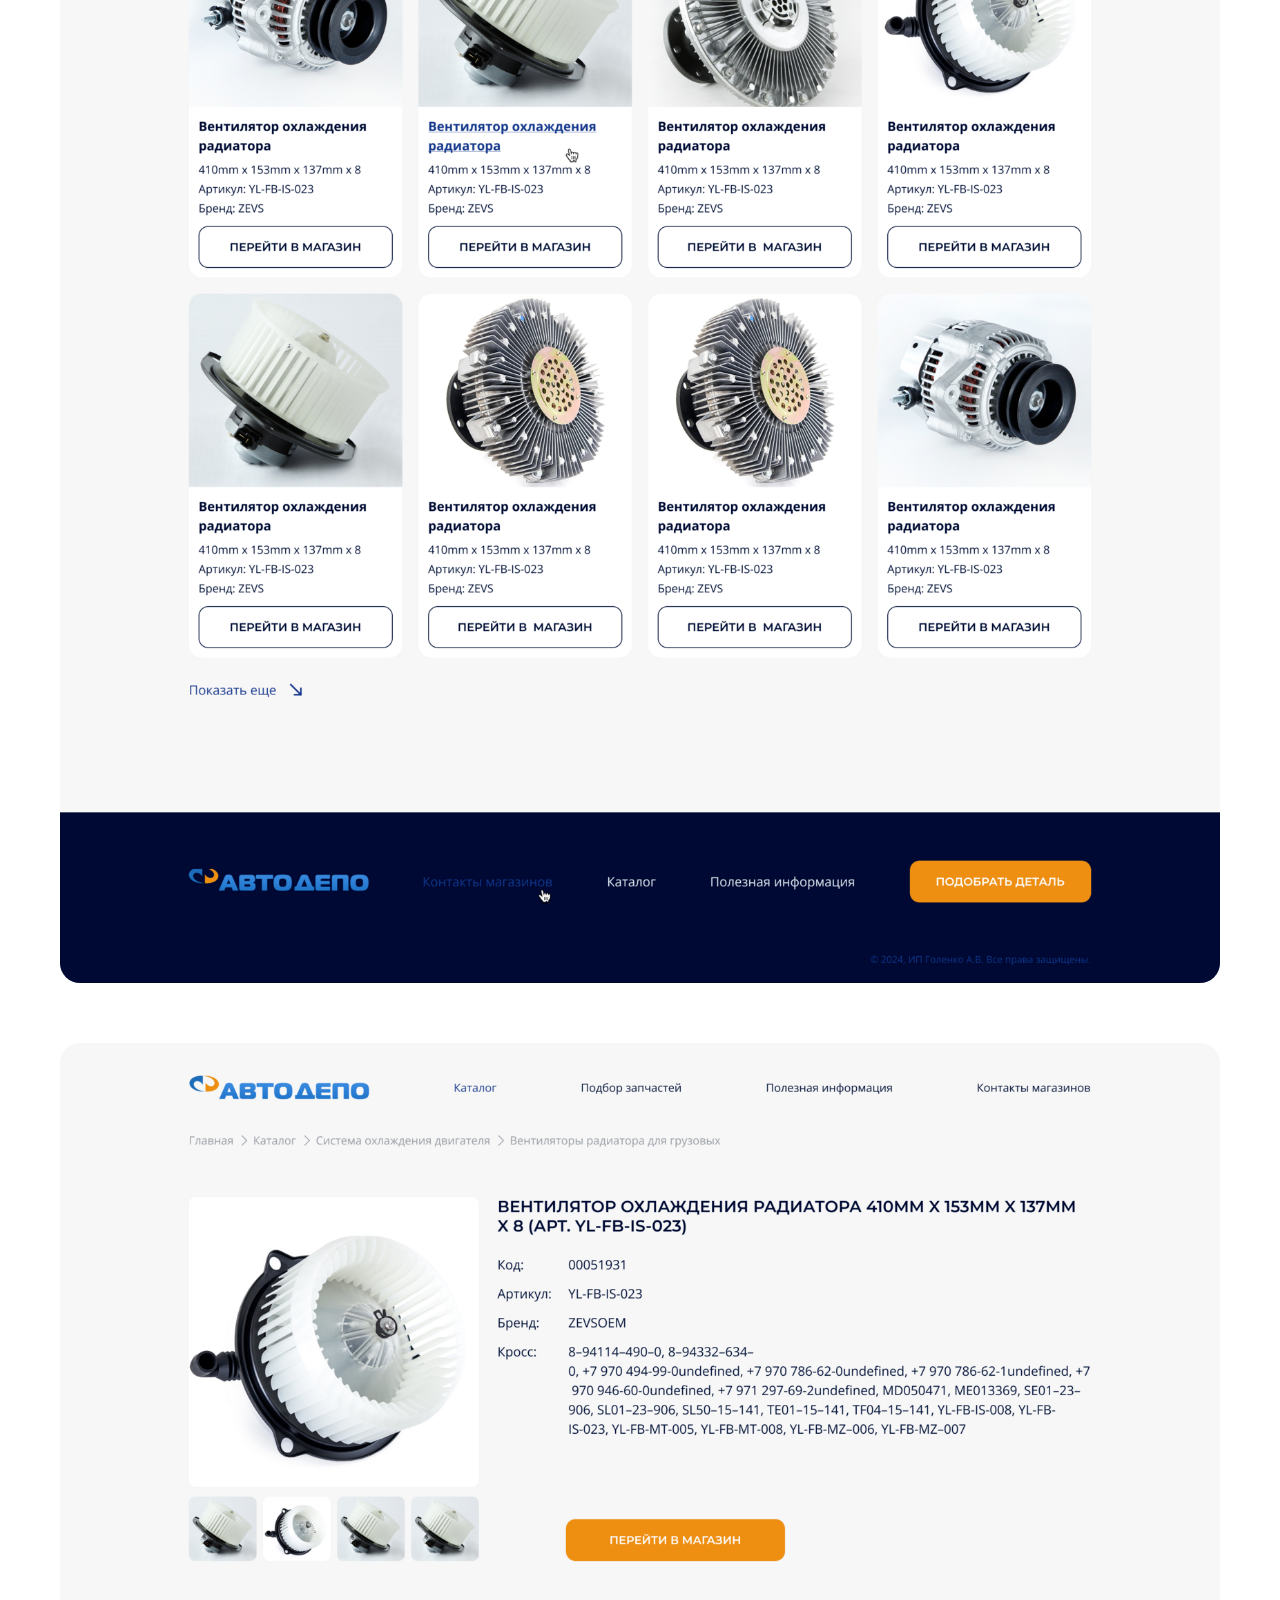
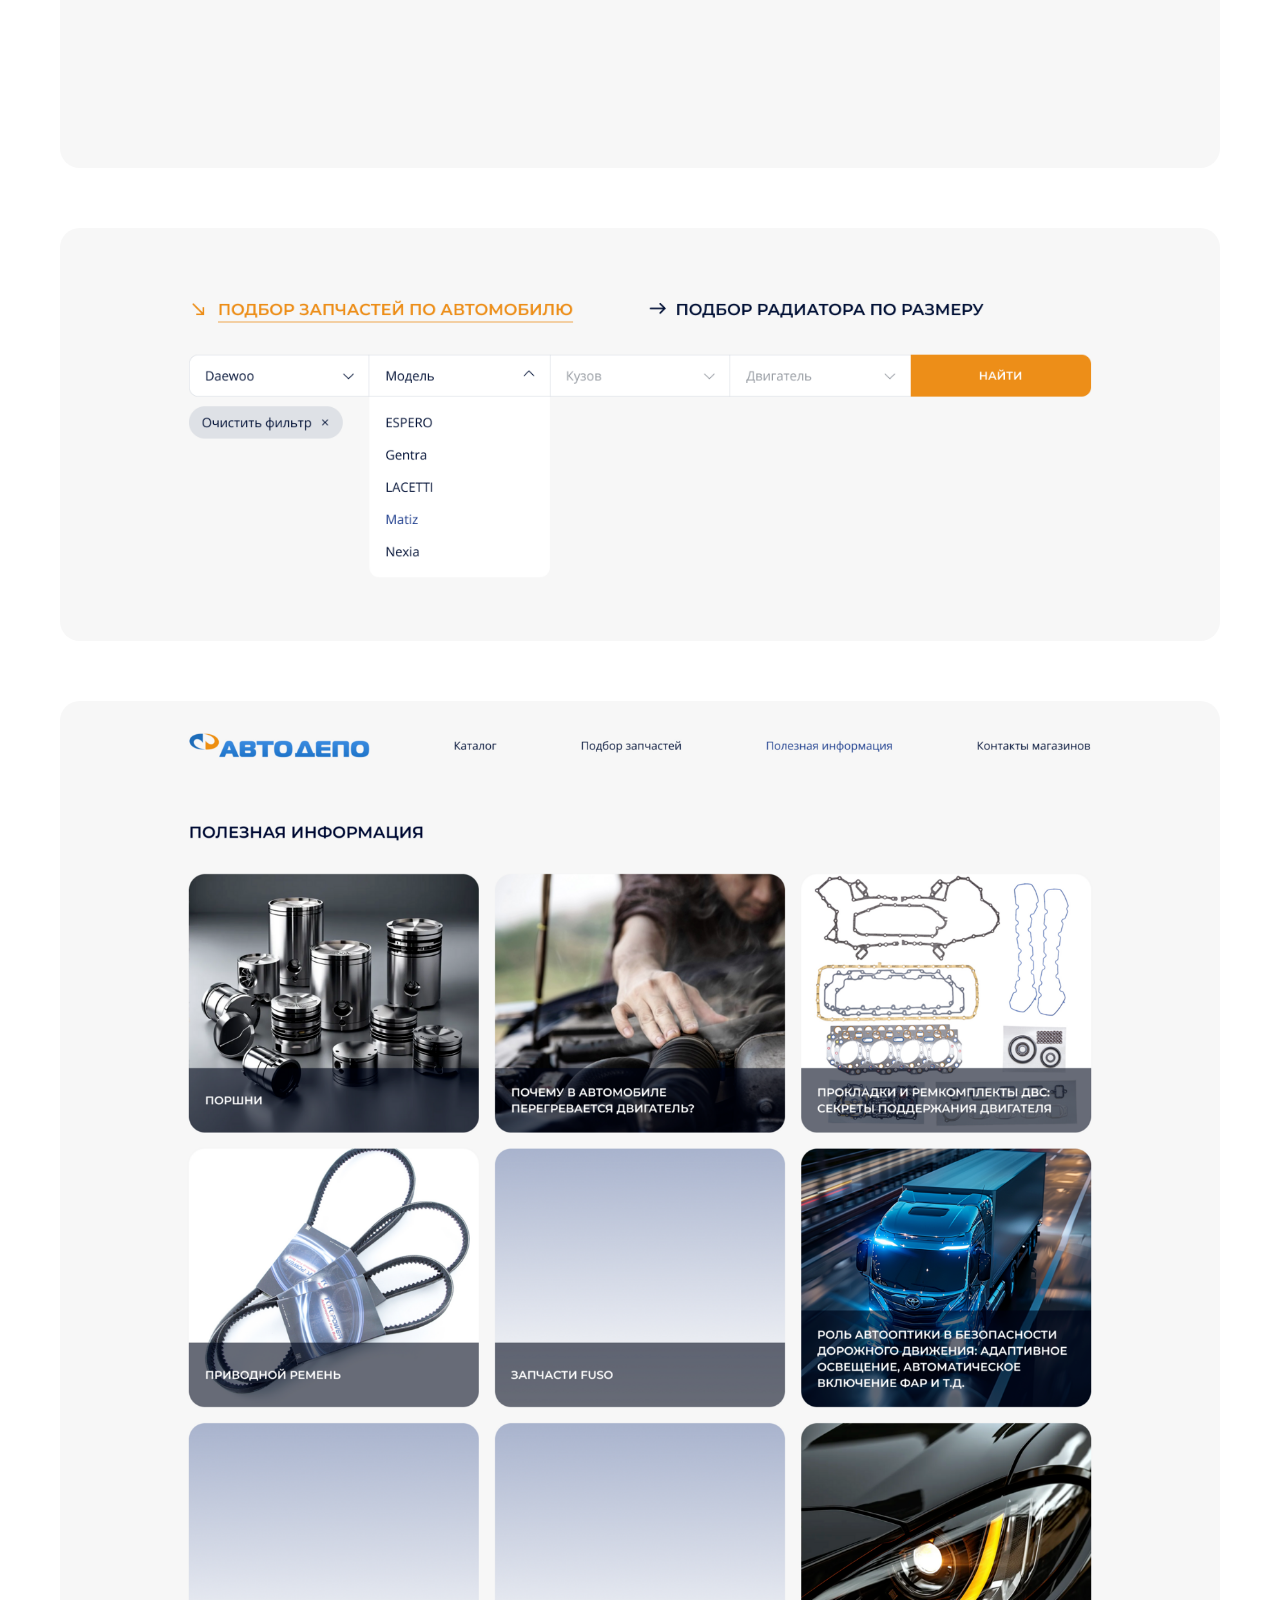
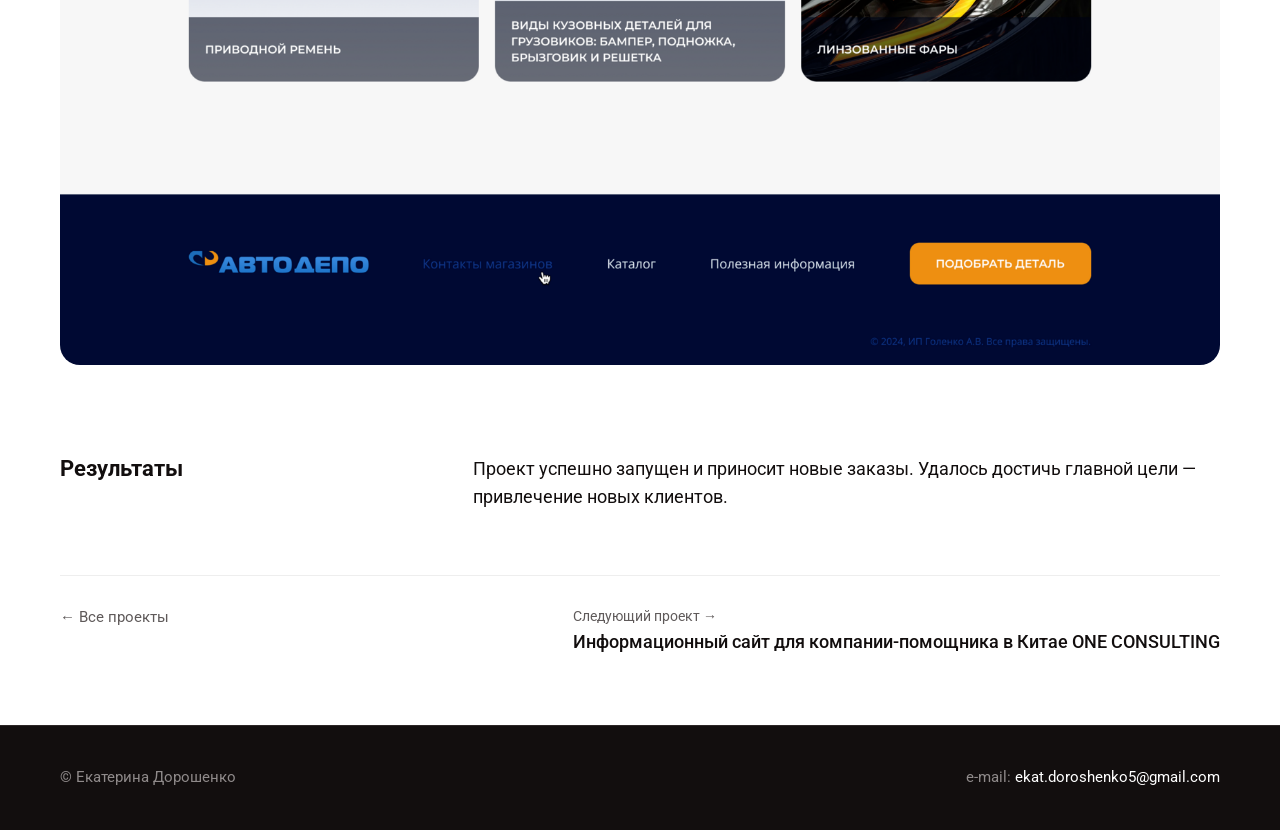
==== commit b7ec202e: "Карточки «Обо мне» строками на всю ширину, призыв написать над футером, без тени у кнопки, Telegram " ====
--- a/projects/autodepo.html
+++ b/projects/autodepo.html
@@ -69,7 +69,6 @@
   <footer class="footer">
     <div class="container footer__inner">
       <div>© Екатерина Дорошенко</div>
-      <div>Telegram: <a href="https://t.me/Kate0579" target="_blank" rel="noopener">@Kate0579</a></div>
       <div>e-mail: <a href="mailto:ekat.doroshenko5@gmail.com">ekat.doroshenko5@gmail.com</a></div>
     </div>
   </footer>
--- a/css/style.css
+++ b/css/style.css
@@ -43,33 +43,67 @@
 .header__actions { display: flex; align-items: center; gap: 12px; }
 .icon-btn {
   width: 36px; height: 36px; border-radius: 50%; background: #fff; color: var(--bg);
-  display: inline-flex; align-items: center; justify-content: center; transition: transform .2s, background .2s;
-}
-.icon-btn svg { width: 18px; height: 18px; }
-.icon-btn:hover { background: #e6e763; transform: translateY(-2px); }
+  display: inline-flex; align-items: center; justify-content: center; transition: transform .2s;
+}
+.icon-btn svg { width: 18px; height: 18px; position: relative; z-index: 1; }
 .pill {
   display: inline-flex; align-items: center; height: 36px; padding: 0 18px; border-radius: 1000px;
   background: #fff; color: var(--bg); text-decoration: none; font-size: 14px; font-weight: 500;
-  transition: background .2s;
-}
-.pill:hover { background: #e6e763; }
+  transition: transform .2s;
+}
+/* Наведение на кнопки шапки: плавно проявляется жёлто-оранжевый градиент */
+.icon-btn, .pill { position: relative; overflow: hidden; isolation: isolate; }
+.icon-btn::before, .pill::before {
+  content: ""; position: absolute; inset: 0; z-index: -1; border-radius: inherit;
+  background: var(--accent); opacity: 0; transition: opacity .3s ease;
+}
+.icon-btn:hover::before, .pill:hover::before { opacity: 1; }
+.icon-btn:hover, .pill:hover { transform: translateY(-2px); }
 
 /* ===== Первый экран ===== */
-.hero { padding: 80px 0 100px; }
+.hero { padding: 50px 0 70px; }
 .hero__inner { display: grid; grid-template-columns: 1.25fr 1fr; gap: 60px; align-items: center; }
 .hero__title {
   margin: 0 0 28px; font-size: clamp(36px, 5vw, 64px); line-height: 1.08; font-weight: 700;
   text-transform: uppercase; letter-spacing: -0.01em;
 }
 .hero__text { margin: 0 0 40px; max-width: 470px; color: var(--text-muted); font-size: 18px; }
+/* Главная кнопка: при наведении градиент плавно поворачивается */
+@property --cta-angle { syntax: '<angle>'; initial-value: 90deg; inherits: false; }
 .btn-accent {
+  --cta-angle: 90deg;
   display: inline-flex; align-items: center; height: 60px; padding: 0 40px; border-radius: 1000px;
-  background: var(--accent); color: var(--bg); font-weight: 500; font-size: 16px; text-decoration: none;
-  transition: transform .2s, box-shadow .2s;
-}
-.btn-accent:hover { transform: translateY(-2px); box-shadow: 0 10px 30px rgba(242, 162, 74, .25); }
-.hero__media { justify-self: end; width: 100%; max-width: 420px; aspect-ratio: 9 / 16; border-radius: var(--radius); overflow: hidden; background: #000; }
-.hero__media video { width: 100%; height: 100%; object-fit: cover; }
+  background: linear-gradient(var(--cta-angle), #e6e763 0%, #f2a24a 100%);
+  color: var(--bg); font-weight: 500; font-size: 16px; text-decoration: none;
+  transition: --cta-angle .6s ease, transform .2s;
+}
+.btn-accent:hover { --cta-angle: 264deg; transform: translateY(-2px); }
+/* Видео 1080×2164 — показываем целиком, высота подстраивается под экран */
+.hero__media { justify-self: end; height: min(calc(100vh - 160px), 760px); min-height: 420px; aspect-ratio: 1080 / 2164; max-width: 100%; }
+.hero__media video { width: 100%; height: 100%; object-fit: contain; }
+
+/* ===== Обо мне ===== */
+.about { display: grid; grid-template-columns: 1fr 2fr; gap: 40px; }
+.about__lead { margin: 0 0 18px; font-size: 22px; line-height: 1.5; }
+.about__lead + .about__lead { font-size: 18px; color: var(--text-muted); }
+.about__facts { display: flex; flex-wrap: wrap; gap: 12px; margin: 32px 0 40px; padding: 0; list-style: none; }
+.about__facts li { padding: 10px 18px; border: 1px solid var(--line); border-radius: 1000px; font-size: 15px; }
+.about__facts b { background: var(--accent); -webkit-background-clip: text; background-clip: text; color: transparent; }
+/* Три карточки — строками на всю ширину: заголовок слева, пункты справа */
+.about__rows { grid-column: 1 / -1; display: grid; gap: 16px; margin-top: 30px; }
+.about__card { display: grid; grid-template-columns: 1fr 2fr; gap: 40px; align-items: start; padding: 28px 32px; border-radius: 20px; background: var(--bg-card); }
+.about__card h3 { margin: 6px 0 0; font-size: 16px; text-transform: uppercase; letter-spacing: .02em; }
+.about__card ul { display: flex; flex-wrap: wrap; gap: 10px; margin: 0; padding: 0; list-style: none; font-size: 15px; }
+.about__card li { padding: 8px 16px; border: 1px solid var(--line); border-radius: 1000px; color: #d9d4d4; }
+.about__card small { margin-left: 6px; font-size: 13px; color: var(--text-muted); }
+@media (max-width: 960px) {
+  .about { grid-template-columns: 1fr; gap: 10px; }
+  .about__card { grid-template-columns: 1fr; gap: 16px; padding: 24px; }
+}
+@media (max-width: 640px) {
+  .about__lead { font-size: 18px; }
+  .about__lead + .about__lead { font-size: 16px; }
+}
 
 /* ===== Секции главной ===== */
 .section { padding: 70px 0; border-top: 1px solid var(--line); }
@@ -160,7 +194,7 @@
   :root { --gutter: 24px; }
   .hero { padding: 50px 0 70px; }
   .hero__inner { grid-template-columns: 1fr; gap: 40px; }
-  .hero__media { justify-self: center; max-width: 340px; }
+  .hero__media { justify-self: center; height: min(75vh, 640px); min-height: 0; }
   .gallery { grid-template-columns: repeat(3, 1fr); }
   .case-section { grid-template-columns: 1fr; gap: 14px; }
 }
@@ -183,3 +217,17 @@
 .case .header .logo { color: transparent; }
 .hero__inner > *, .projects > *, .case-section > * { min-width: 0; }
 .hero__title, .case__title { overflow-wrap: break-word; }
+
+/* Якоря не прячутся под липкой шапкой */
+section[id] { scroll-margin-top: 76px; }
+
+/* Строчка для заказчика — над футером */
+.cta__inner { display: flex; flex-wrap: wrap; align-items: center; justify-content: space-between; gap: 24px; }
+.cta__text { margin: 0; font-size: clamp(22px, 3vw, 32px); font-weight: 700; }
+@media (max-width: 640px) { .cta .btn-accent { width: 100%; justify-content: center; } }
+
+/* Вводный текст кейса — в одной колонке с остальным текстом */
+@media (min-width: 961px) {
+  .case__lead { margin-left: calc((100% - 40px) / 3 + 40px); max-width: none; }
+}
+@media (max-width: 640px) { .about__card li { border-radius: 14px; } }
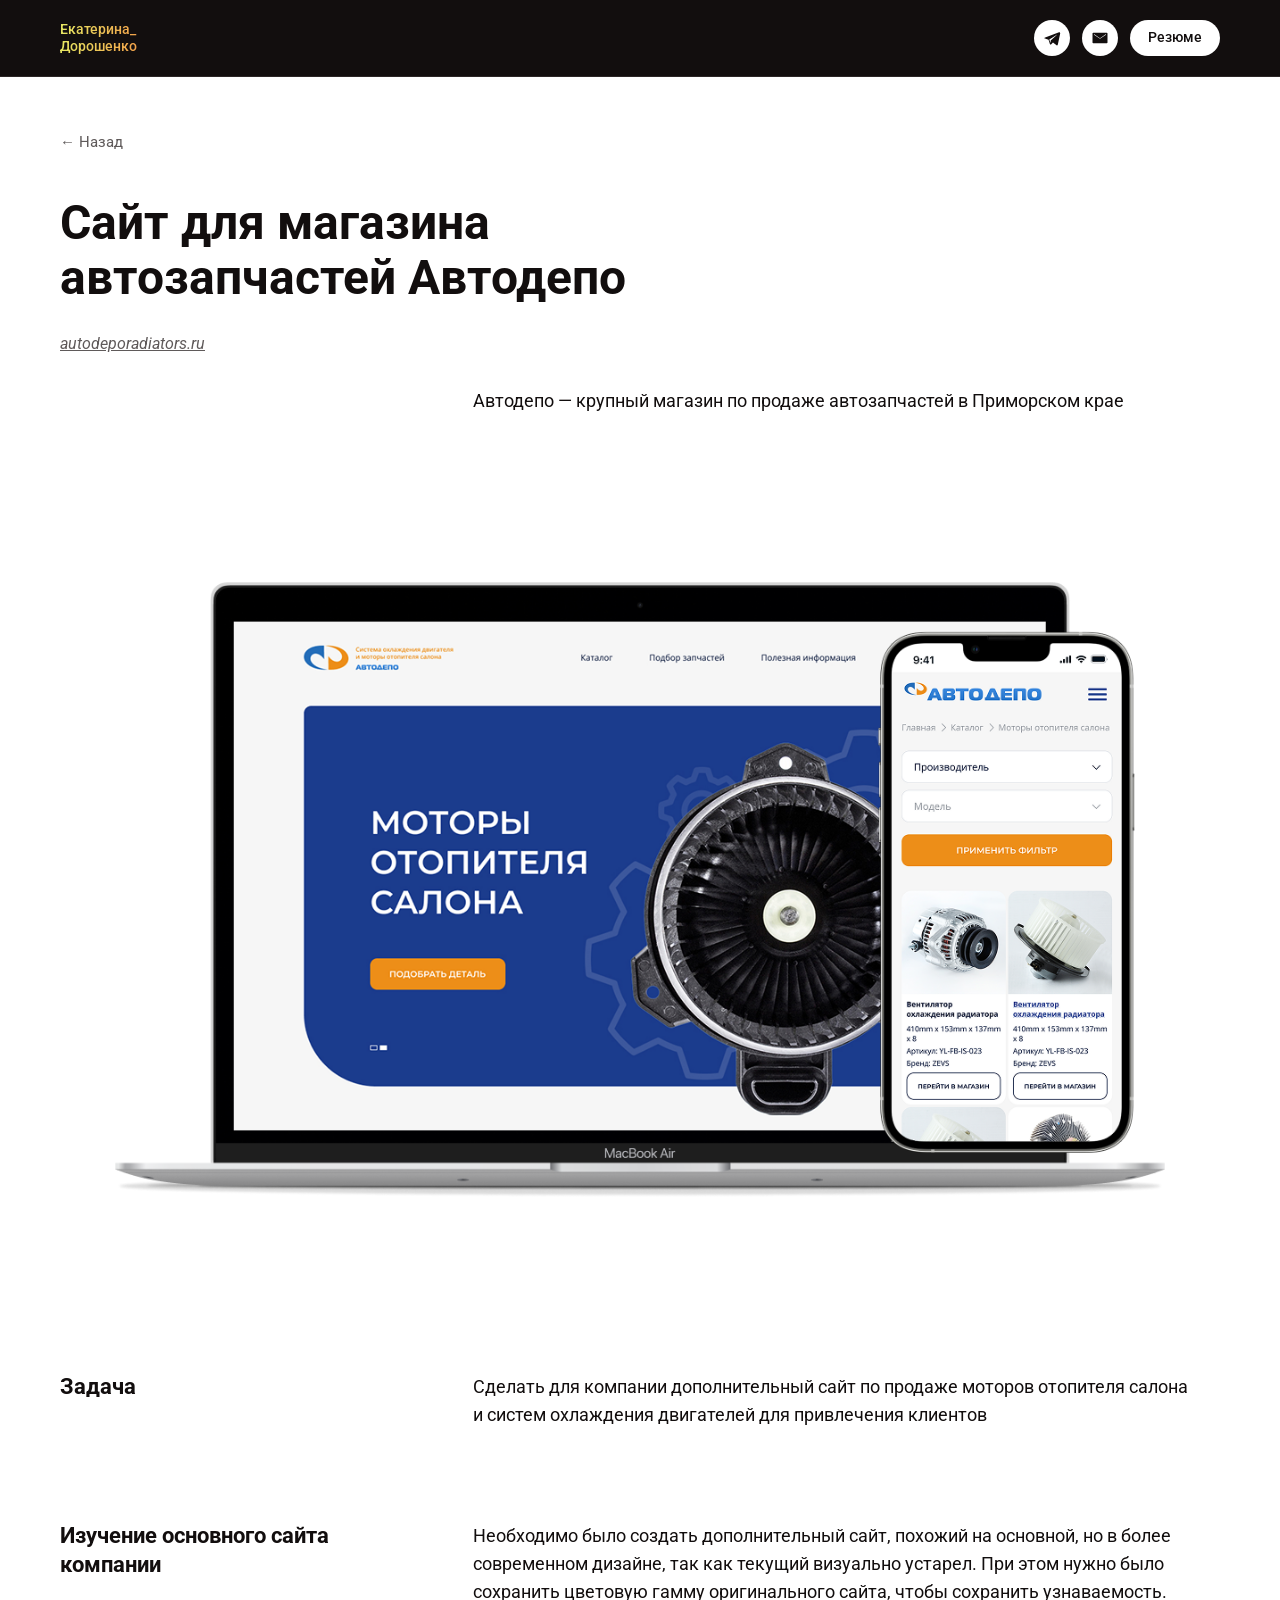
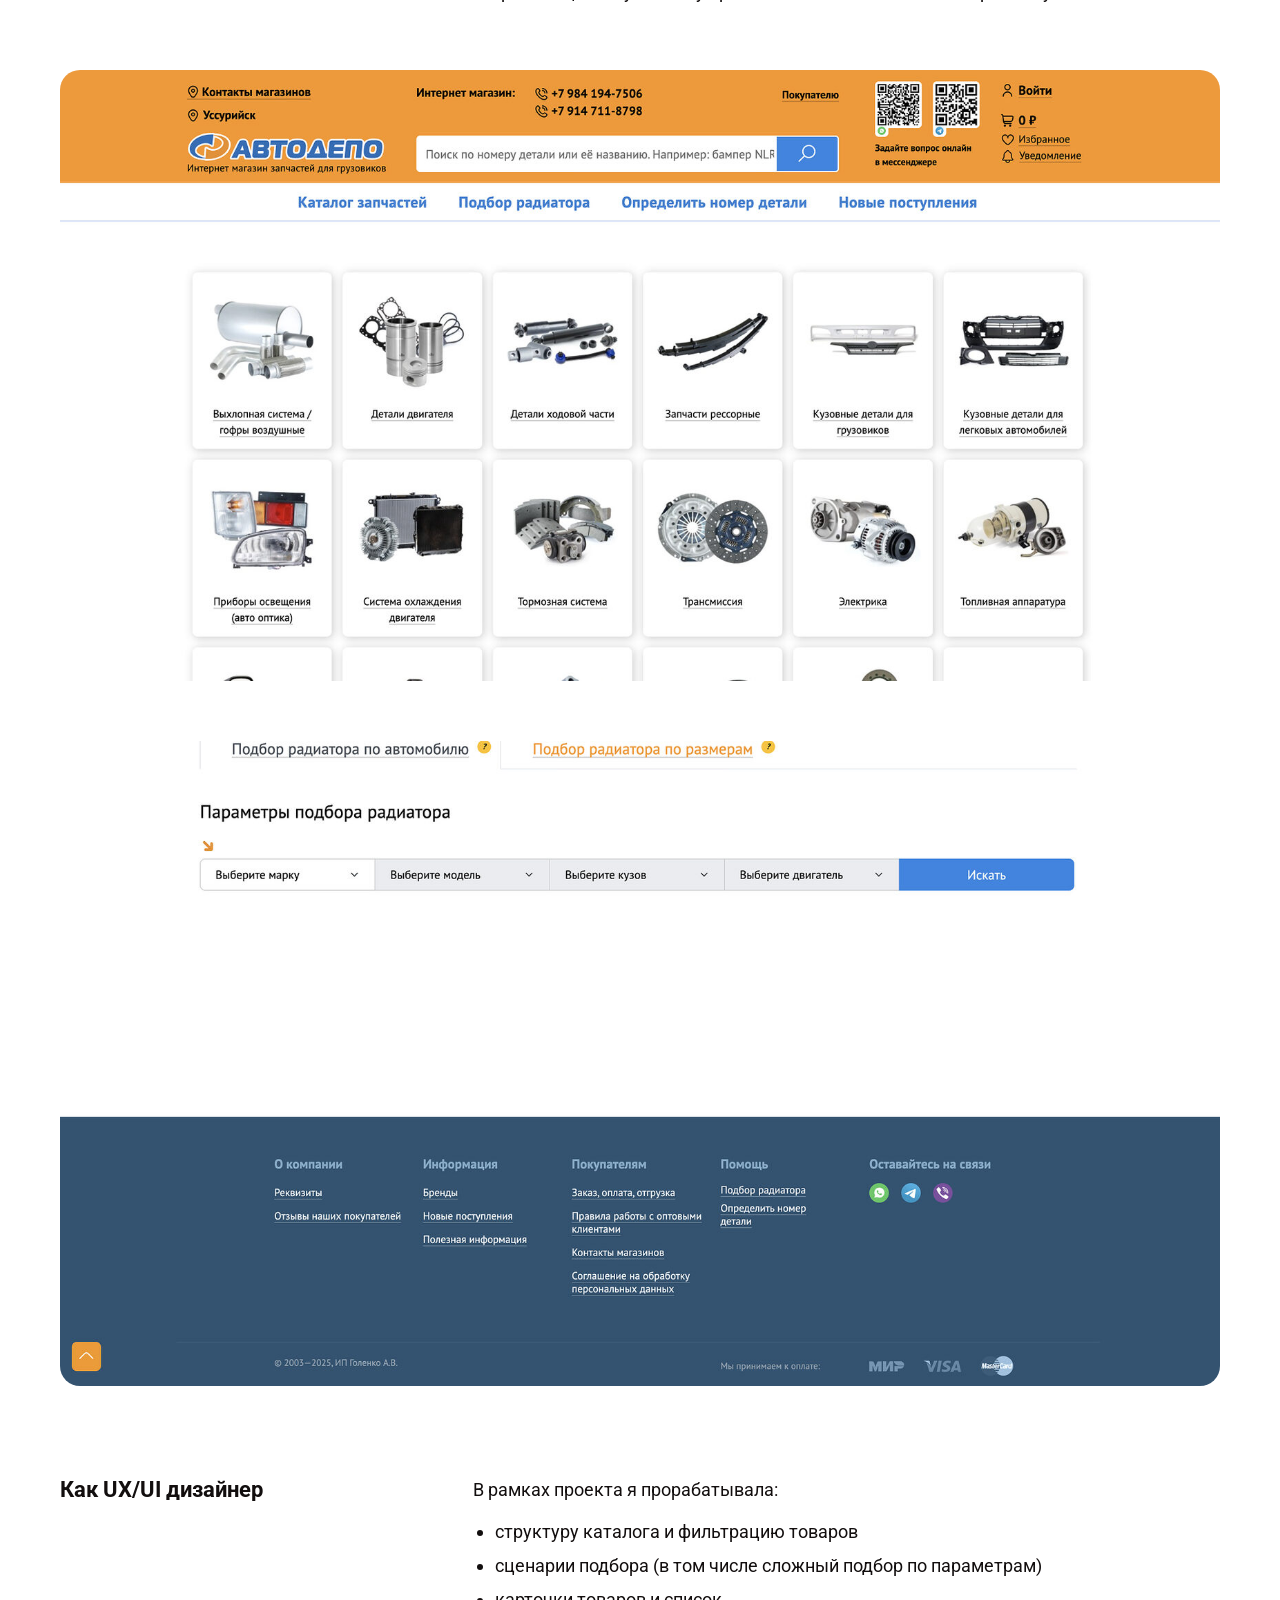
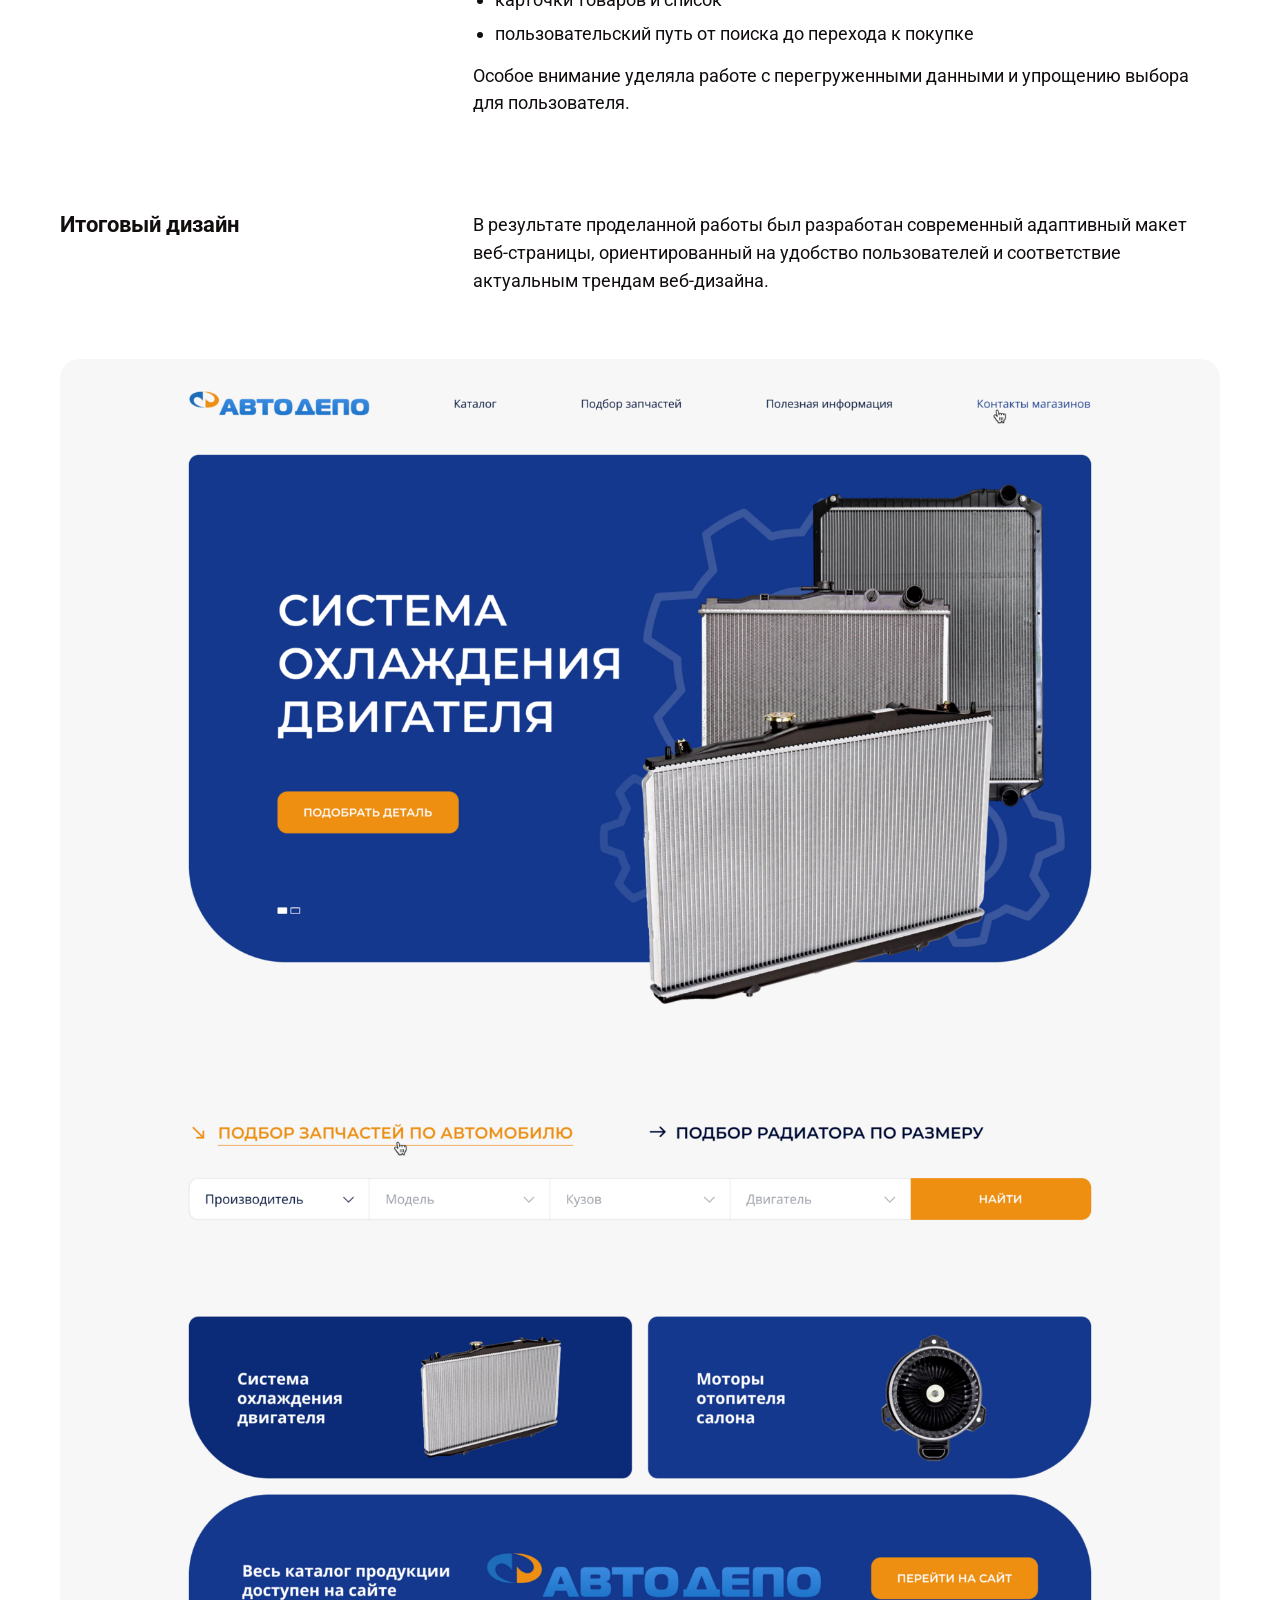
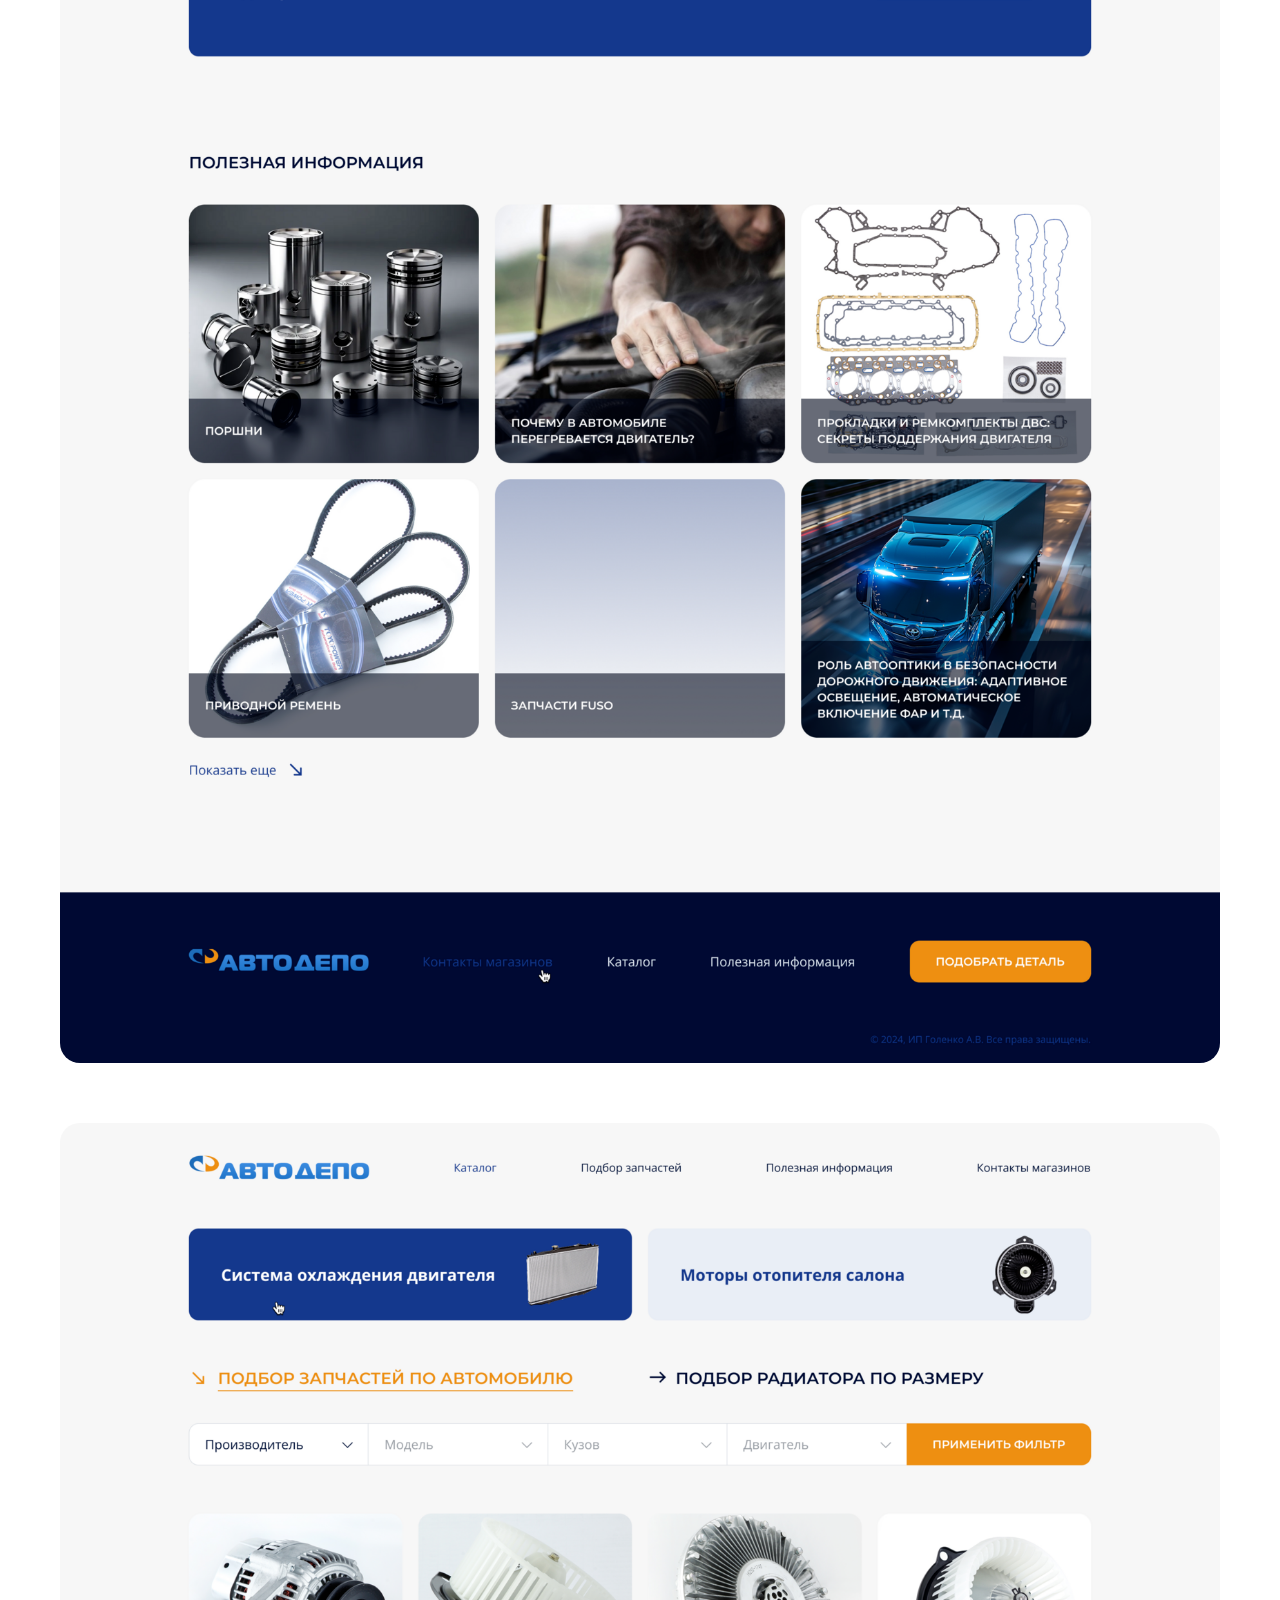
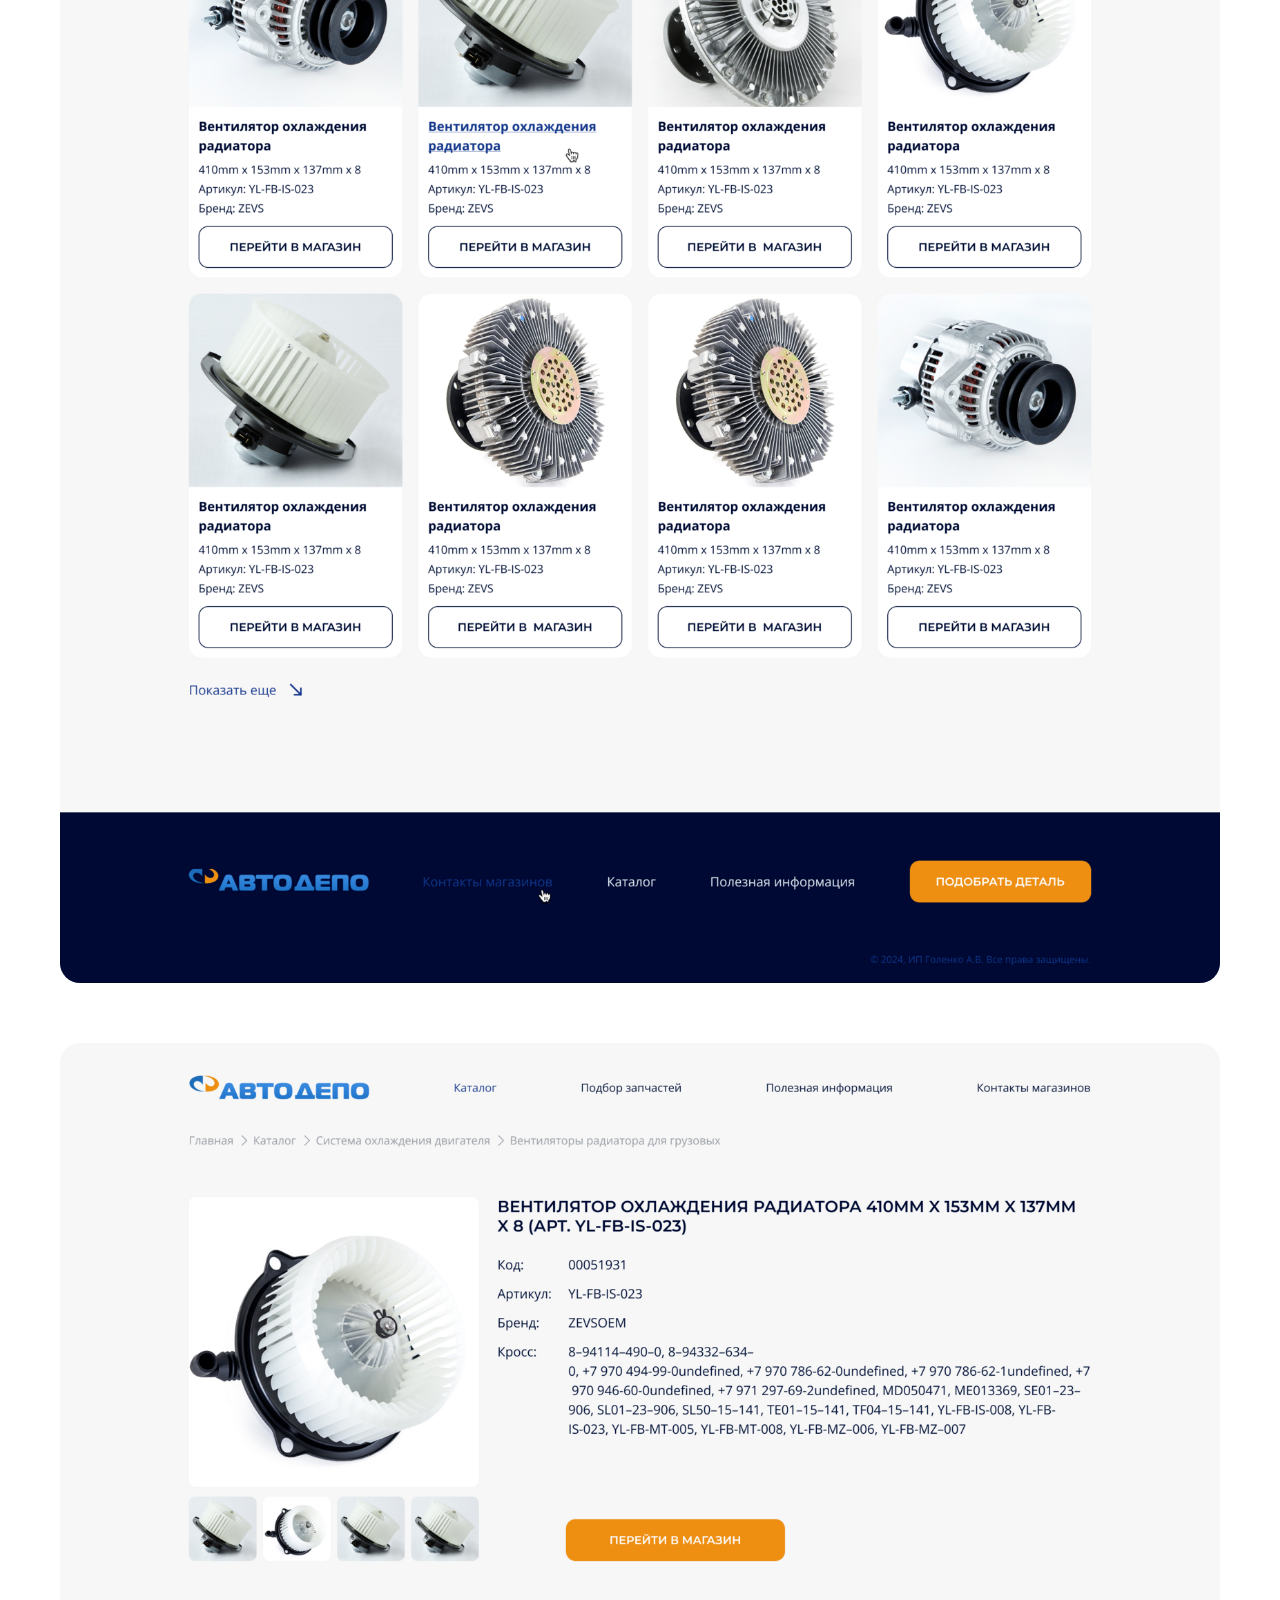
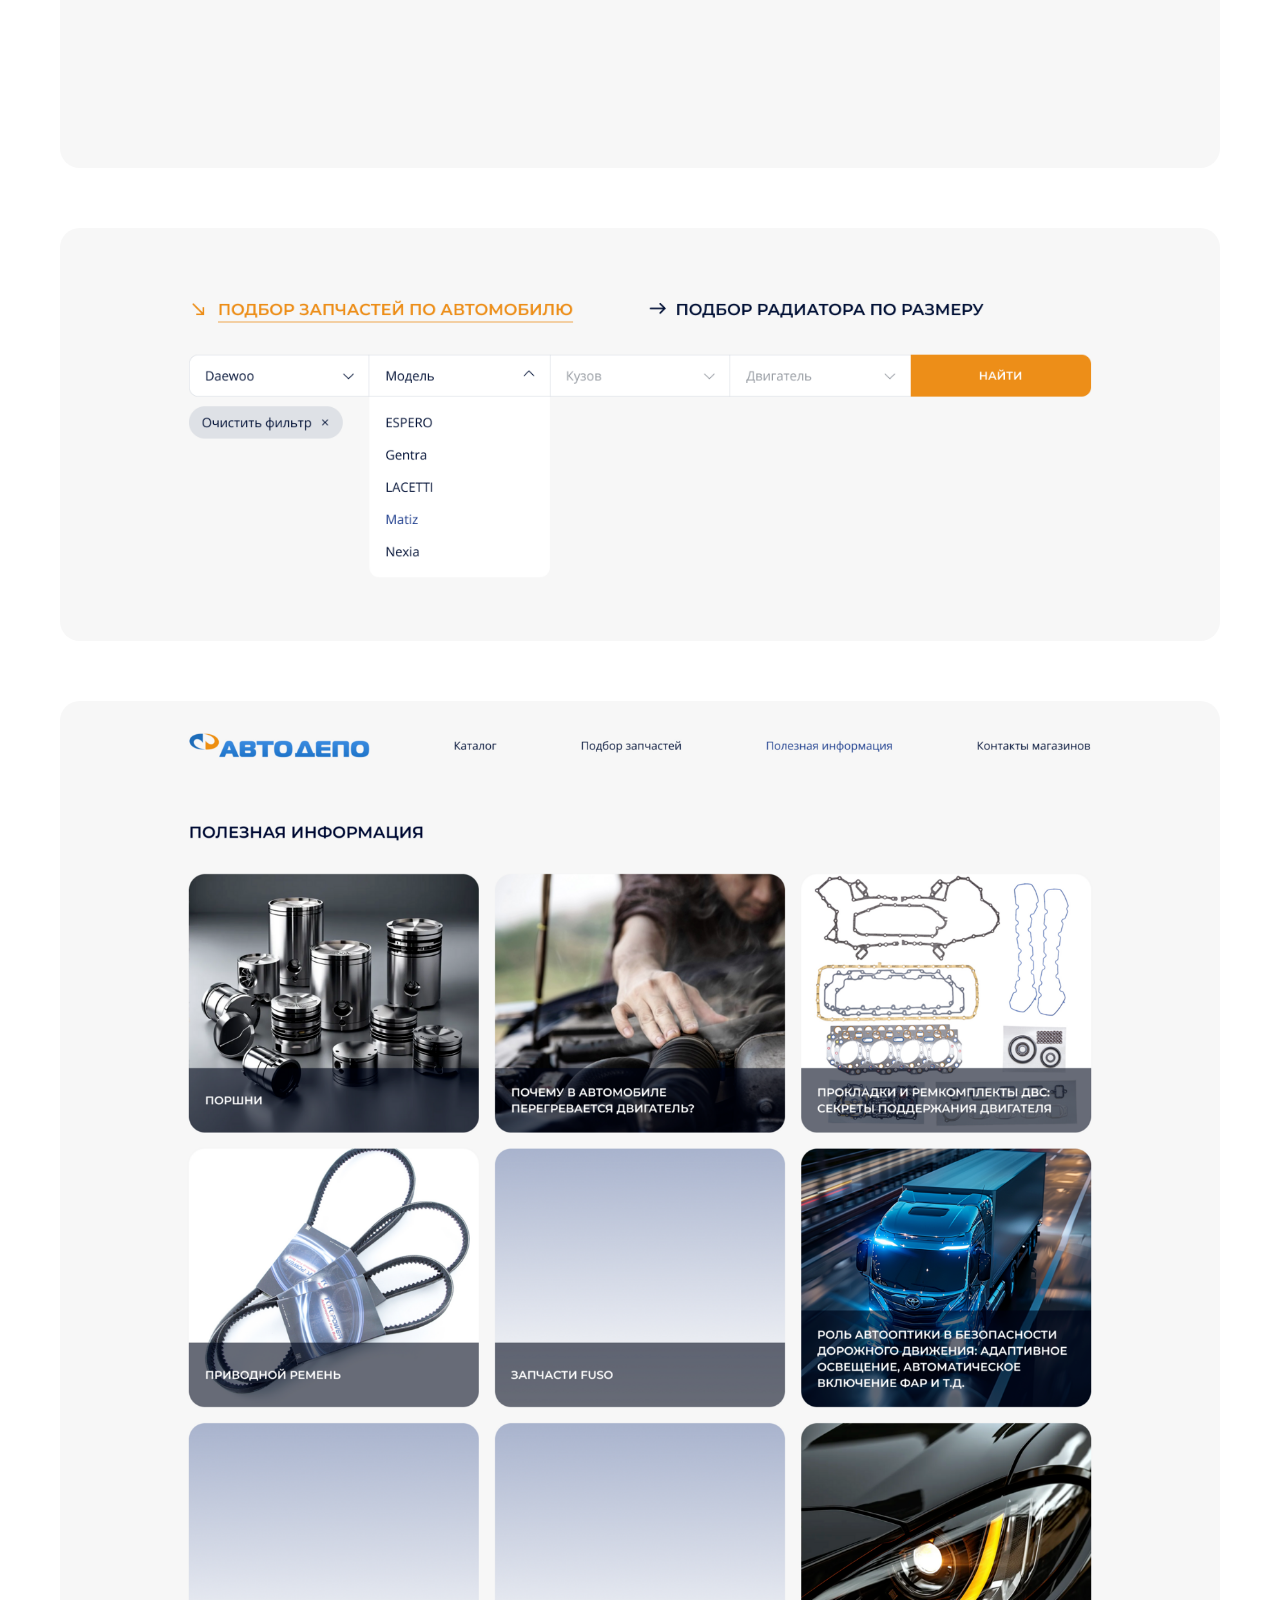
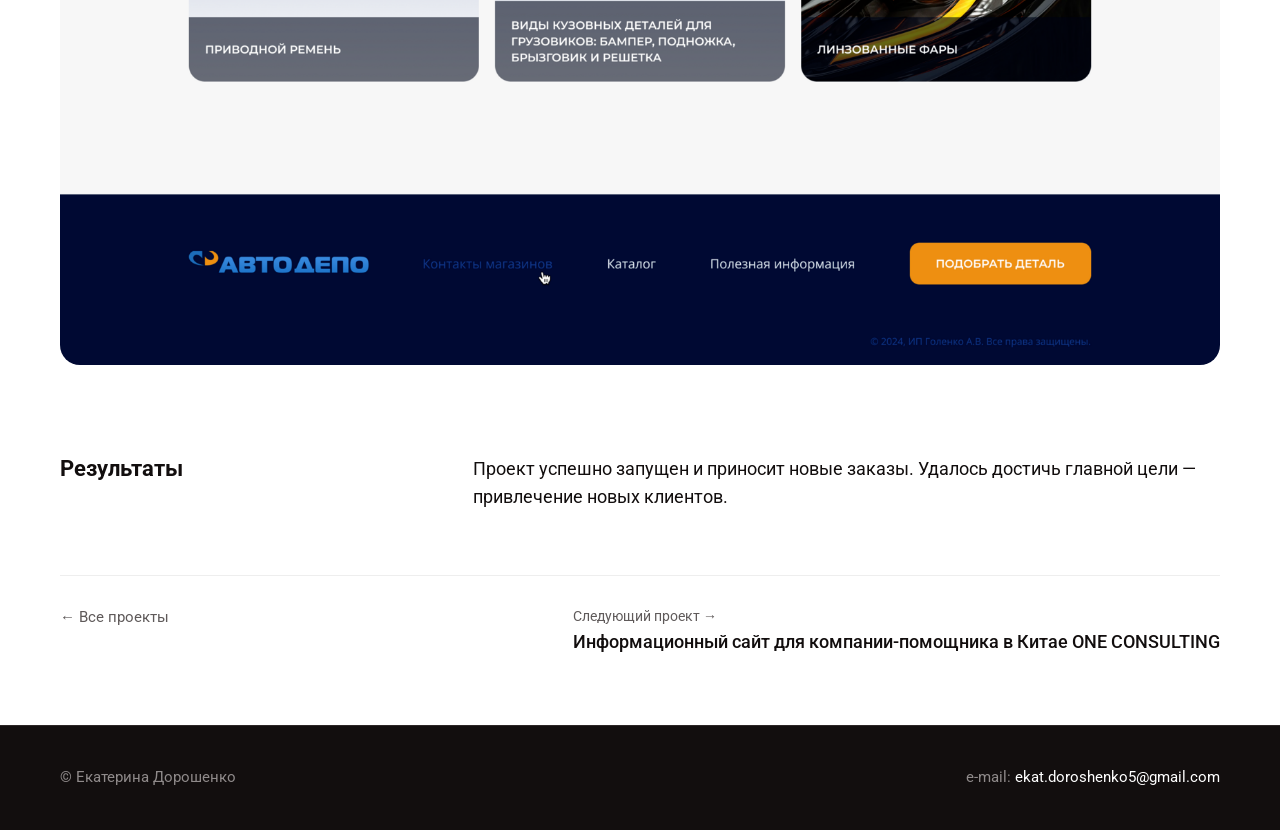
==== commit a9353b2e: "Неразрывные пробелы во всех текстах, выравнивание отступов в «Обо мне» и кейсах Co-Authored-By: Clau" ====
--- a/projects/autodepo.html
+++ b/projects/autodepo.html
@@ -29,28 +29,28 @@
   <main class="container">
     <div class="case__top">
       <a class="back-link" href="../index.html#projects">← Назад</a>
-      <h1 class="case__title">Сайт для магазина автозапчастей Автодепо</h1>
+      <h1 class="case__title">Сайт для&nbsp;магазина автозапчастей Автодепо</h1>
       <a class="case__link" href="https://autodeporadiators.ru/" target="_blank" rel="noopener">autodeporadiators.ru</a>
-      <div class="case__lead"><p>Автодепо — крупный магазин по продаже автозапчастей в Приморском крае</p></div>
+      <div class="case__lead"><p>Автодепо&nbsp;— крупный магазин по&nbsp;продаже автозапчастей в&nbsp;Приморском крае</p></div>
     </div>
       <figure class="case-img"><img src="../img/cases/autodepo/01.png" alt="Сайт Автодепо" loading="lazy"></figure>
       <section class="case-section">
         <h2 class="case-section__title">Задача</h2>
-        <div class="case-section__body"><p>Сделать для компании дополнительный сайт по продаже моторов отопителя салона и систем охлаждения двигателей для привлечения клиентов</p></div>
+        <div class="case-section__body"><p>Сделать для&nbsp;компании дополнительный сайт по&nbsp;продаже моторов отопителя салона и&nbsp;систем охлаждения двигателей для&nbsp;привлечения клиентов</p></div>
       </section>
       <section class="case-section">
         <h2 class="case-section__title">Изучение основного сайта компании</h2>
-        <div class="case-section__body"><p>Необходимо было создать дополнительный сайт, похожий на основной, но в более современном дизайне, так как текущий визуально устарел. При этом нужно было сохранить цветовую гамму оригинального сайта, чтобы сохранить узнаваемость.</p></div>
+        <div class="case-section__body"><p>Необходимо было создать дополнительный сайт, похожий на&nbsp;основной, но&nbsp;в&nbsp;более современном дизайне, так как&nbsp;текущий визуально устарел. При&nbsp;этом нужно было сохранить цветовую гамму оригинального сайта, чтобы сохранить узнаваемость.</p></div>
       </section>
       <figure class="case-img"><img src="../img/cases/autodepo/02.jpg" alt="Основной сайт компании" loading="lazy"></figure>
       <figure class="case-img"><img src="../img/cases/autodepo/03.jpg" alt="Основной сайт компании" loading="lazy"></figure>
       <section class="case-section">
-        <h2 class="case-section__title">Как UX/UI дизайнер</h2>
-        <div class="case-section__body"><p>В рамках проекта я прорабатывала:</p><ul><li>структуру каталога и фильтрацию товаров</li><li>сценарии подбора (в том числе сложный подбор по параметрам)</li><li>карточки товаров и список</li><li>пользовательский путь от поиска до перехода к покупке</li></ul><p>Особое внимание уделяла работе с перегруженными данными и упрощению выбора для пользователя.</p></div>
+        <h2 class="case-section__title">Как&nbsp;UX/UI дизайнер</h2>
+        <div class="case-section__body"><p>В&nbsp;рамках проекта я&nbsp;прорабатывала:</p><ul><li>структуру каталога и&nbsp;фильтрацию товаров</li><li>сценарии подбора (в&nbsp;том числе сложный подбор по&nbsp;параметрам)</li><li>карточки товаров и&nbsp;список</li><li>пользовательский путь от&nbsp;поиска до&nbsp;перехода к&nbsp;покупке</li></ul><p>Особое внимание уделяла работе с&nbsp;перегруженными данными и&nbsp;упрощению выбора для&nbsp;пользователя.</p></div>
       </section>
       <section class="case-section">
         <h2 class="case-section__title">Итоговый дизайн</h2>
-        <div class="case-section__body"><p>В результате проделанной работы был разработан современный адаптивный макет веб-страницы, ориентированный на удобство пользователей и соответствие актуальным трендам веб-дизайна.</p></div>
+        <div class="case-section__body"><p>В&nbsp;результате проделанной работы был разработан современный адаптивный макет веб-страницы, ориентированный на&nbsp;удобство пользователей и&nbsp;соответствие актуальным трендам веб-дизайна.</p></div>
       </section>
       <figure class="case-img"><img src="../img/cases/autodepo/04.png" alt="Итоговый дизайн" loading="lazy"></figure>
       <figure class="case-img"><img src="../img/cases/autodepo/05.png" alt="Итоговый дизайн" loading="lazy"></figure>
@@ -59,11 +59,11 @@
       <figure class="case-img"><img src="../img/cases/autodepo/08.png" alt="Итоговый дизайн" loading="lazy"></figure>
       <section class="case-section">
         <h2 class="case-section__title">Результаты</h2>
-        <div class="case-section__body"><p>Проект успешно запущен и приносит новые заказы. Удалось достичь главной цели — привлечение новых клиентов.</p></div>
+        <div class="case-section__body"><p>Проект успешно запущен и&nbsp;приносит новые заказы. Удалось достичь главной цели&nbsp;— привлечение новых клиентов.</p></div>
       </section>
     <div class="case__bottom">
-      <a class="back-link" href="../index.html#projects">← Все проекты</a>
-      <a class="case__next" href="one-consulting.html"><span>Следующий проект →</span>Информационный сайт для компании-помощника в Китае ONE CONSULTING</a>
+      <a class="back-link" href="../index.html#projects">← Все&nbsp;проекты</a>
+      <a class="case__next" href="one-consulting.html"><span>Следующий проект →</span>Информационный сайт для&nbsp;компании-помощника в&nbsp;Китае ONE CONSULTING</a>
     </div>
   </main>
   <footer class="footer">
--- a/css/style.css
+++ b/css/style.css
@@ -86,9 +86,6 @@
 .about { display: grid; grid-template-columns: 1fr 2fr; gap: 40px; }
 .about__lead { margin: 0 0 18px; font-size: 22px; line-height: 1.5; }
 .about__lead + .about__lead { font-size: 18px; color: var(--text-muted); }
-.about__facts { display: flex; flex-wrap: wrap; gap: 12px; margin: 32px 0 40px; padding: 0; list-style: none; }
-.about__facts li { padding: 10px 18px; border: 1px solid var(--line); border-radius: 1000px; font-size: 15px; }
-.about__facts b { background: var(--accent); -webkit-background-clip: text; background-clip: text; color: transparent; }
 /* Три карточки — строками на всю ширину: заголовок слева, пункты справа */
 .about__rows { grid-column: 1 / -1; display: grid; gap: 16px; margin-top: 30px; }
 .about__card { display: grid; grid-template-columns: 1fr 2fr; gap: 40px; align-items: start; padding: 28px 32px; border-radius: 20px; background: var(--bg-card); }
@@ -221,13 +218,34 @@
 /* Якоря не прячутся под липкой шапкой */
 section[id] { scroll-margin-top: 76px; }
 
-/* Строчка для заказчика — над футером */
-.cta__inner { display: flex; flex-wrap: wrap; align-items: center; justify-content: space-between; gap: 24px; }
-.cta__text { margin: 0; font-size: clamp(22px, 3vw, 32px); font-weight: 700; }
-@media (max-width: 640px) { .cta .btn-accent { width: 100%; justify-content: center; } }
+/* Строчка для заказчика — баннер над футером */
+.cta__inner { display: flex; flex-wrap: wrap; align-items: center; justify-content: space-between; gap: 20px; padding: 28px 32px; border: 1px solid var(--line); border-radius: 20px; }
+.cta__text { margin: 0; font-size: 20px; font-weight: 500; }
+@media (max-width: 640px) { .cta__inner { padding: 24px; } .cta__text { font-size: 18px; } .cta .btn-accent { width: 100%; justify-content: center; } }
 
 /* Вводный текст кейса — в одной колонке с остальным текстом */
 @media (min-width: 961px) {
   .case__lead { margin-left: calc((100% - 40px) / 3 + 40px); max-width: none; }
 }
 @media (max-width: 640px) { .about__card li { border-radius: 14px; } }
+
+/* Баннер: без линии сверху, обводка жёлто-оранжевым градиентом */
+.cta { border-top: 0; padding-top: 20px; }
+.cta__inner {
+  border: 1px solid transparent;
+  background: linear-gradient(var(--bg), var(--bg)) padding-box, var(--accent) border-box;
+}
+
+/* Отступы в «Обо мне» */
+.about__lead:last-child { margin-bottom: 0; }
+.about__rows { margin-top: 16px; }
+@media (max-width: 960px) {
+  .about .section__title { margin-bottom: 14px; }
+  .about__rows { margin-top: 30px; }
+}
+
+/* Отступы в кейсах: первый элемент текста — вровень с заголовком секции,
+   секция только с заголовком (перед картинкой) — без лишнего воздуха */
+.case-section__body > :first-child { margin-top: 0; }
+.case-section:has(.case-section__body:empty) { padding-bottom: 24px; }
+.case-section:has(.case-section__body:empty) .case-section__body { display: none; }
